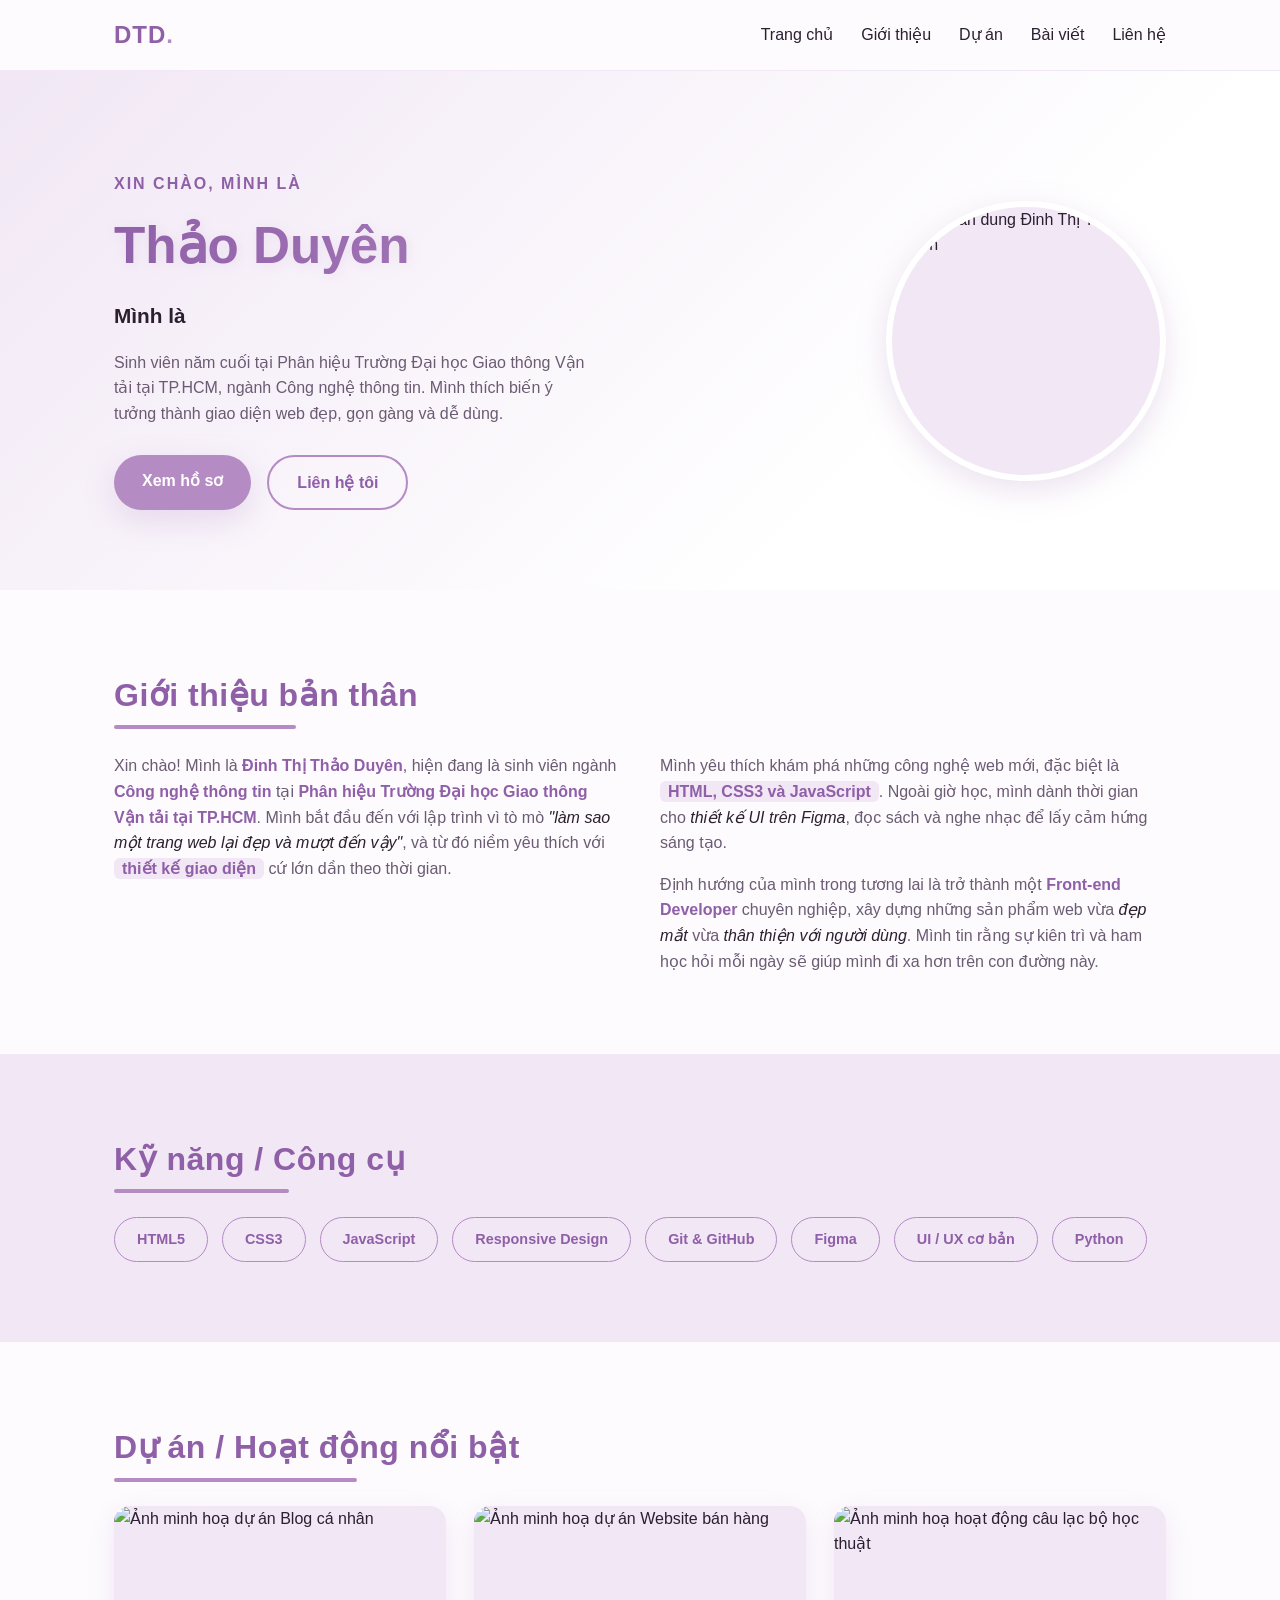
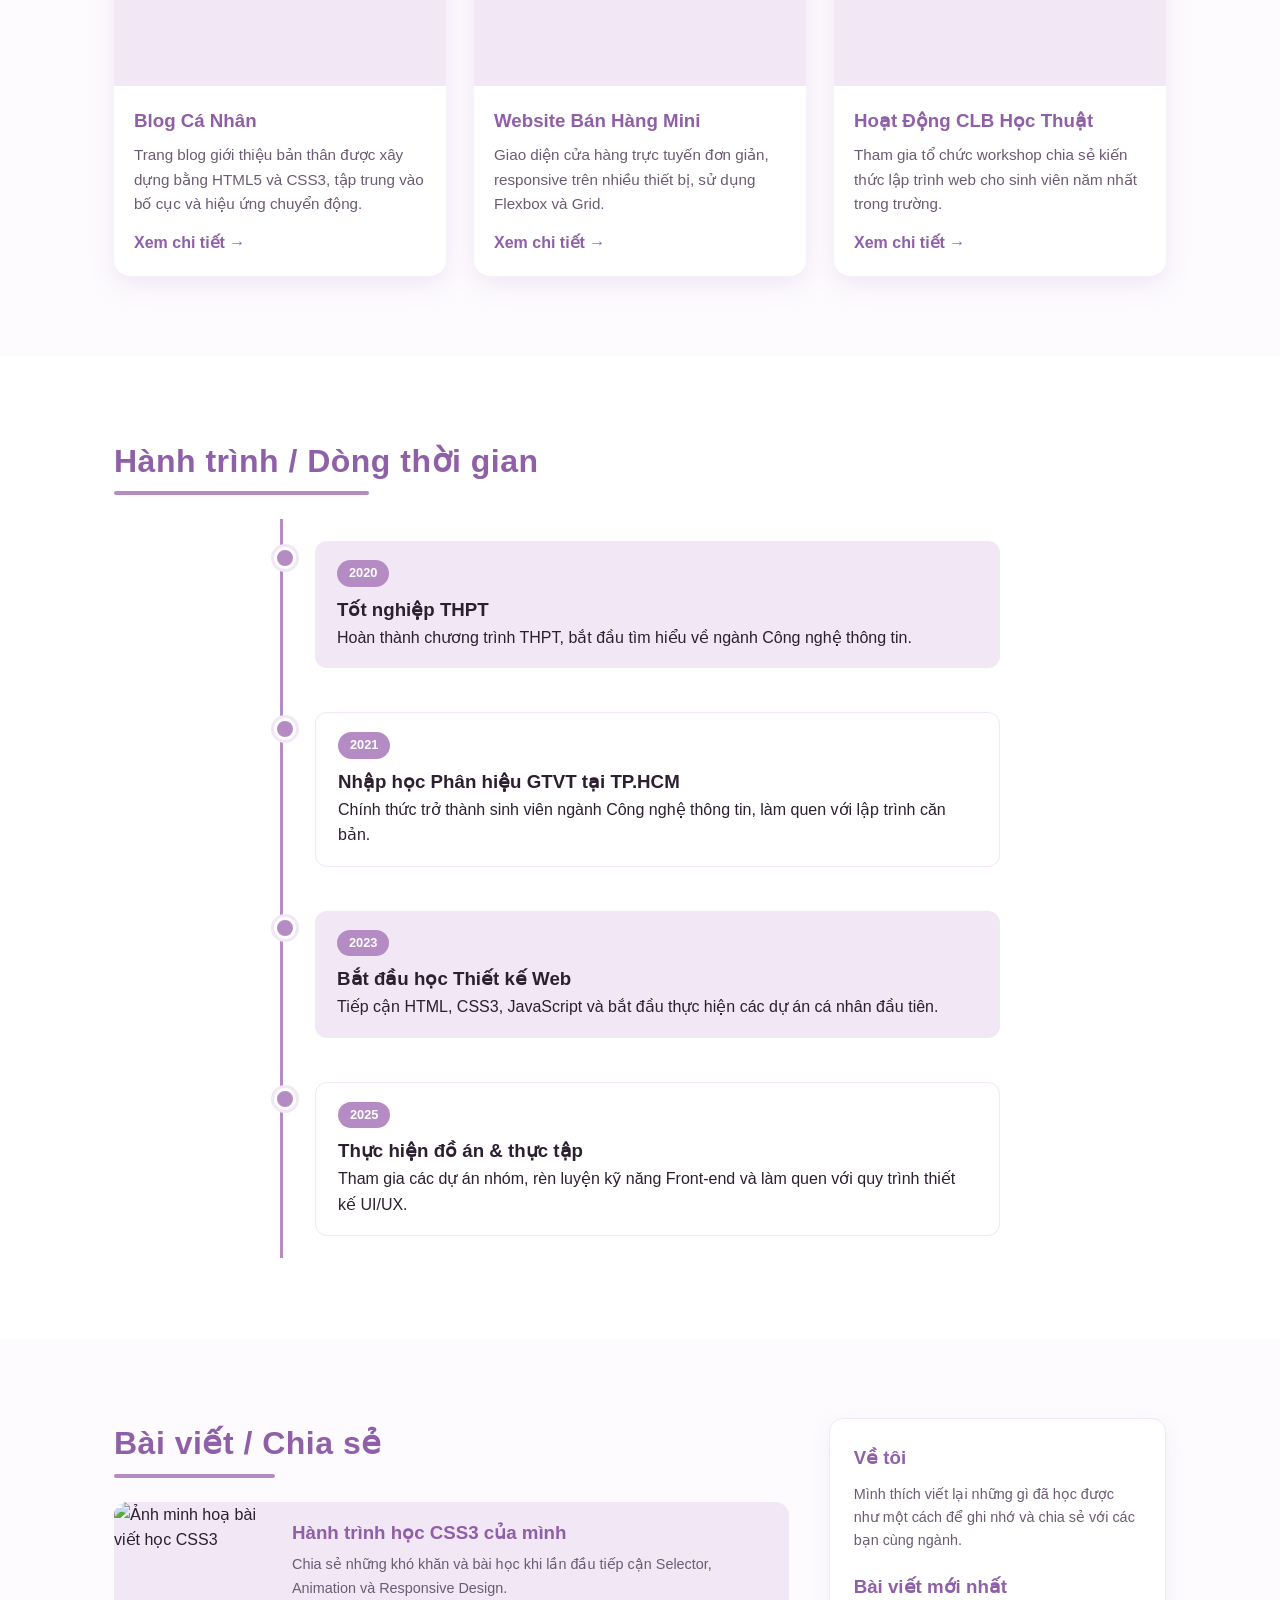
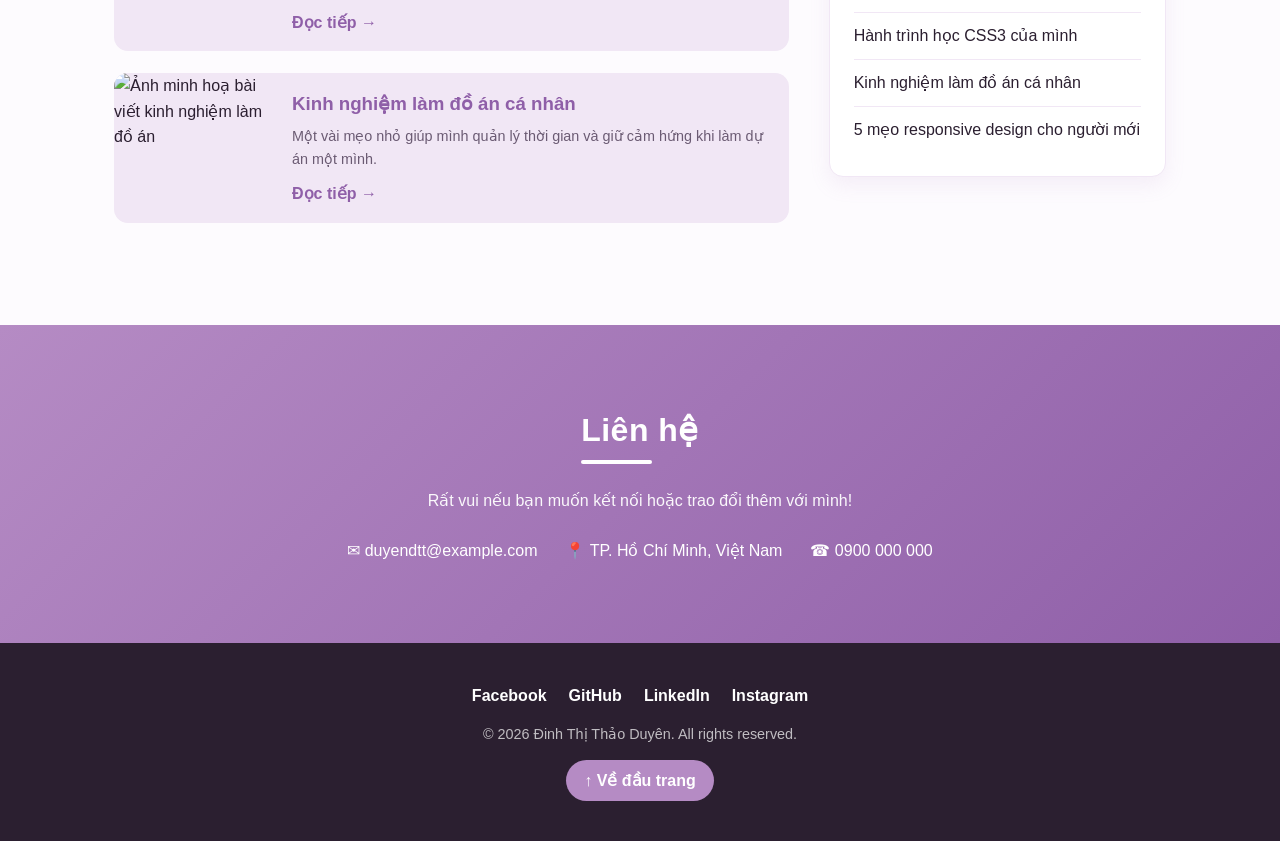
==== BaiTap2_6651071009_DinhThiThaoDuyen_BlogCaNhan/html/index.html @ 1d849d96 "Rename BaiTap4 folder to BaiTap2_6651071009_DinhThiThaoDuyen_BlogCaNhan" ====
<!DOCTYPE html>
<html lang="vi">
<head>
	<meta charset="UTF-8">
	<meta name="viewport" content="width=device-width, initial-scale=1.0">
	<meta name="description" content="Blog giới thiệu bản thân của Đinh Thị Thảo Duyên - sinh viên ngành Công nghệ thông tin, Phân hiệu Trường Đại học Giao thông Vận tải tại TP.HCM.">
	<title>Đinh Thị Thảo Duyên | Blog Cá Nhân</title>
	<link rel="stylesheet" href="../css/style.css">
</head>
<body>

	<!-- ===================== HEADER / NAVIGATION ===================== -->
	<header class="site-header" id="header">
		<div class="container header-inner">
			<a href="#trang-chu" class="logo">DTD<span class="logo-dot">.</span></a>
			<nav class="main-nav">
				<ul>
					<li><a href="#trang-chu">Trang chủ</a></li>
					<li><a href="#gioi-thieu">Giới thiệu</a></li>
					<li><a href="#du-an">Dự án</a></li>
					<li><a href="#bai-viet">Bài viết</a></li>
					<li><a href="#lien-he">Liên hệ</a></li>
				</ul>
			</nav>
		</div>
	</header>

	<!-- ===================== HERO SECTION ===================== -->
	<section class="hero" id="trang-chu">
		<div class="container hero-inner">
			<div class="hero-text">
				<p class="hero-eyebrow">Xin chào, mình là</p>
				<h1 class="hero-title">Thảo Duyên</h1>
				<p class="hero-role">
					Mình là
					<span class="role-switch">
						<span>Sinh viên ngành CNTT</span>
						<span>Lập trình viên Front-end</span>
						<span>Người yêu thích UI/UX</span>
						<span>Người ham học hỏi</span>
					</span>
				</p>
				<p class="hero-desc">
					Sinh viên năm cuối tại Phân hiệu Trường Đại học Giao thông Vận tải tại TP.HCM, ngành Công nghệ thông tin.
					Mình thích biến ý tưởng thành giao diện web đẹp, gọn gàng và dễ dùng.
				</p>
				<div class="hero-cta">
					<a href="#gioi-thieu" class="btn btn-primary">Xem hồ sơ</a>
					<a href="#lien-he" class="btn btn-outline">Liên hệ tôi</a>
				</div>
			</div>
			<div class="hero-image">
				<div class="hero-image-frame">
					<img src="https://i.pravatar.cc/400?img=47" alt="Ảnh chân dung Đinh Thị Thảo Duyên">
				</div>
			</div>
		</div>
	</section>

	<!-- ===================== GIỚI THIỆU BẢN THÂN ===================== -->
	<section class="section about" id="gioi-thieu">
		<div class="container">
			<h2 class="section-title">Giới thiệu bản thân</h2>
			<div class="about-content">
				<p>
					Xin chào! Mình là <strong>Đinh Thị Thảo Duyên</strong>, hiện đang là sinh viên ngành
					<strong>Công nghệ thông tin</strong> tại <strong>Phân hiệu Trường Đại học Giao thông Vận tải tại TP.HCM</strong>.
					Mình bắt đầu đến với lập trình vì tò mò <em>"làm sao một trang web lại đẹp và mượt đến vậy"</em>,
					và từ đó niềm yêu thích với <span class="highlight">thiết kế giao diện</span> cứ lớn dần theo thời gian.
				</p>
				<p>
					Mình yêu thích khám phá những công nghệ web mới, đặc biệt là <span class="highlight">HTML, CSS3 và JavaScript</span>.
					Ngoài giờ học, mình dành thời gian cho <em>thiết kế UI trên Figma</em>, đọc sách và nghe nhạc để lấy cảm hứng sáng tạo.
				</p>
				<p>
					Định hướng của mình trong tương lai là trở thành một <strong>Front-end Developer</strong> chuyên nghiệp,
					xây dựng những sản phẩm web vừa <em>đẹp mắt</em> vừa <em>thân thiện với người dùng</em>.
					Mình tin rằng sự kiên trì và ham học hỏi mỗi ngày sẽ giúp mình đi xa hơn trên con đường này.
				</p>
			</div>
		</div>
	</section>

	<!-- ===================== KỸ NĂNG / CÔNG CỤ ===================== -->
	<section class="section skills" id="ky-nang">
		<div class="container">
			<h2 class="section-title">Kỹ năng / Công cụ</h2>
			<ul class="pill-list">
				<li class="pill">HTML5</li>
				<li class="pill">CSS3</li>
				<li class="pill">JavaScript</li>
				<li class="pill">Responsive Design</li>
				<li class="pill">Git &amp; GitHub</li>
				<li class="pill">Figma</li>
				<li class="pill">UI / UX cơ bản</li>
				<li class="pill">Python</li>
			</ul>
		</div>
	</section>

	<!-- ===================== DỰ ÁN / HOẠT ĐỘNG NỔI BẬT ===================== -->
	<section class="section projects" id="du-an">
		<div class="container">
			<h2 class="section-title">Dự án / Hoạt động nổi bật</h2>
			<div class="project-grid">
				<article class="project-card">
					<div class="project-thumb">
						<img src="https://picsum.photos/seed/dtd-project1/500/350" alt="Ảnh minh hoạ dự án Blog cá nhân">
					</div>
					<div class="project-body">
						<h3>Blog Cá Nhân</h3>
						<p>Trang blog giới thiệu bản thân được xây dựng bằng HTML5 và CSS3, tập trung vào bố cục và hiệu ứng chuyển động.</p>
						<a href="#" class="project-link">Xem chi tiết &rarr;</a>
					</div>
				</article>
				<article class="project-card">
					<div class="project-thumb">
						<img src="https://picsum.photos/seed/dtd-project2/500/350" alt="Ảnh minh hoạ dự án Website bán hàng">
					</div>
					<div class="project-body">
						<h3>Website Bán Hàng Mini</h3>
						<p>Giao diện cửa hàng trực tuyến đơn giản, responsive trên nhiều thiết bị, sử dụng Flexbox và Grid.</p>
						<a href="#" class="project-link">Xem chi tiết &rarr;</a>
					</div>
				</article>
				<article class="project-card">
					<div class="project-thumb">
						<img src="https://picsum.photos/seed/dtd-project3/500/350" alt="Ảnh minh hoạ hoạt động câu lạc bộ học thuật">
					</div>
					<div class="project-body">
						<h3>Hoạt Động CLB Học Thuật</h3>
						<p>Tham gia tổ chức workshop chia sẻ kiến thức lập trình web cho sinh viên năm nhất trong trường.</p>
						<a href="#" class="project-link">Xem chi tiết &rarr;</a>
					</div>
				</article>
			</div>
		</div>
	</section>

	<!-- ===================== HÀNH TRÌNH / DÒNG THỜI GIAN ===================== -->
	<section class="section journey" id="hanh-trinh">
		<div class="container">
			<h2 class="section-title">Hành trình / Dòng thời gian</h2>
			<div class="timeline">
				<div class="timeline-item">
					<div class="timeline-content">
						<span class="timeline-year">2020</span>
						<h3>Tốt nghiệp THPT</h3>
						<p>Hoàn thành chương trình THPT, bắt đầu tìm hiểu về ngành Công nghệ thông tin.</p>
					</div>
				</div>
				<div class="timeline-item">
					<div class="timeline-content">
						<span class="timeline-year">2021</span>
						<h3>Nhập học Phân hiệu GTVT tại TP.HCM</h3>
						<p>Chính thức trở thành sinh viên ngành Công nghệ thông tin, làm quen với lập trình căn bản.</p>
					</div>
				</div>
				<div class="timeline-item">
					<div class="timeline-content">
						<span class="timeline-year">2023</span>
						<h3>Bắt đầu học Thiết kế Web</h3>
						<p>Tiếp cận HTML, CSS3, JavaScript và bắt đầu thực hiện các dự án cá nhân đầu tiên.</p>
					</div>
				</div>
				<div class="timeline-item">
					<div class="timeline-content">
						<span class="timeline-year">2025</span>
						<h3>Thực hiện đồ án & thực tập</h3>
						<p>Tham gia các dự án nhóm, rèn luyện kỹ năng Front-end và làm quen với quy trình thiết kế UI/UX.</p>
					</div>
				</div>
			</div>
		</div>
	</section>

	<!-- ===================== BÀI VIẾT / CHIA SẺ ===================== -->
	<section class="section blog" id="bai-viet">
		<div class="container blog-layout">
			<div class="blog-main">
				<h2 class="section-title">Bài viết / Chia sẻ</h2>
				<article class="blog-post">
					<img src="https://picsum.photos/seed/dtd-blog1/320/260" alt="Ảnh minh hoạ bài viết học CSS3">
					<div class="blog-post-body">
						<h3>Hành trình học CSS3 của mình</h3>
						<p>Chia sẻ những khó khăn và bài học khi lần đầu tiếp cận Selector, Animation và Responsive Design.</p>
						<a href="#" class="project-link">Đọc tiếp &rarr;</a>
					</div>
				</article>
				<article class="blog-post">
					<img src="https://picsum.photos/seed/dtd-blog2/320/260" alt="Ảnh minh hoạ bài viết kinh nghiệm làm đồ án">
					<div class="blog-post-body">
						<h3>Kinh nghiệm làm đồ án cá nhân</h3>
						<p>Một vài mẹo nhỏ giúp mình quản lý thời gian và giữ cảm hứng khi làm dự án một mình.</p>
						<a href="#" class="project-link">Đọc tiếp &rarr;</a>
					</div>
				</article>
			</div>
			<aside class="blog-aside">
				<h3>Về tôi</h3>
				<p>Mình thích viết lại những gì đã học được như một cách để ghi nhớ và chia sẻ với các bạn cùng ngành.</p>
				<h3>Bài viết mới nhất</h3>
				<ul class="aside-list">
					<li><a href="#">Hành trình học CSS3 của mình</a></li>
					<li><a href="#">Kinh nghiệm làm đồ án cá nhân</a></li>
					<li><a href="#">5 mẹo responsive design cho người mới</a></li>
				</ul>
			</aside>
		</div>
	</section>

	<!-- ===================== LIÊN HỆ ===================== -->
	<section class="section contact" id="lien-he">
		<div class="container">
			<h2 class="section-title">Liên hệ</h2>
			<p class="contact-desc">Rất vui nếu bạn muốn kết nối hoặc trao đổi thêm với mình!</p>
			<div class="contact-info">
				<span>✉ duyendtt@example.com</span>
				<span>📍 TP. Hồ Chí Minh, Việt Nam</span>
				<span>☎ 0900 000 000</span>
			</div>
		</div>
	</section>

	<!-- ===================== FOOTER ===================== -->
	<footer class="site-footer">
		<div class="container footer-inner">
			<div class="social-links">
				<a href="#" aria-label="Facebook">Facebook</a>
				<a href="#" aria-label="GitHub">GitHub</a>
				<a href="#" aria-label="LinkedIn">LinkedIn</a>
				<a href="#" aria-label="Instagram">Instagram</a>
			</div>
			<p class="copyright">&copy; 2026 Đinh Thị Thảo Duyên. All rights reserved.</p>
			<a href="#header" class="back-to-top">↑ Về đầu trang</a>
		</div>
	</footer>

</body>
</html>
---- BaiTap2_6651071009_DinhThiThaoDuyen_BlogCaNhan/css/style.css ----
/* =====================================================================
   BaiTap4_6651071009_DinhThiThaoDuyen_BlogCaNhan
   Ghi chú vận dụng kiến thức Chương 2 (CSS3) - phục vụ truy vết/kiểm tra:
   1. Selector            -> mọi nơi dùng :hover, :nth-child, ::selection, >, ~
   2. Border & Background -> border-radius, box-shadow, gradient, border
   3. Text Effects        -> text-shadow, gradient text, letter-spacing
   4. 2D/3D Transitions   -> transform: translate/scale/rotate/perspective
   5. Transitions & Anim. -> transition, @keyframes
   6. Multiple Columns    -> columns trong section Giới thiệu & Footer
   7. User Interface      -> cursor, scrollbar, outline, resize
   ===================================================================== */

/* ---------- 1. SELECTOR: reset & biến màu dùng chung ---------- */
* {
	margin: 0;
	padding: 0;
	box-sizing: border-box;
}

:root {
	--primary: #B58BC4;
	--primary-dark: #8f5fa8;
	--primary-light: #f1e7f5;
	--text-dark: #2b1f30;
	--text-muted: #6b5b73;
	--bg: #fdfbfe;
	--white: #ffffff;
	--shadow: 0 10px 30px rgba(181, 139, 196, 0.25);
}

html {
	scroll-behavior: smooth;
}

body {
	font-family: "Segoe UI", Tahoma, Verdana, sans-serif;
	color: var(--text-dark);
	background: var(--bg);
	line-height: 1.6;
}

/* SELECTOR: pseudo-element ::selection để đổi màu bôi đen văn bản (User Interface) */
::selection {
	background: var(--primary);
	color: var(--white);
}

/* USER INTERFACE: tuỳ biến thanh cuộn trình duyệt */
::-webkit-scrollbar {
	width: 10px;
}
::-webkit-scrollbar-track {
	background: var(--primary-light);
}
::-webkit-scrollbar-thumb {
	background: var(--primary);
	border-radius: 10px;
}

.container {
	width: 100%;
	max-width: 1100px;
	margin: 0 auto;
	padding: 0 24px;
}

.section {
	padding: 80px 0;
}

.section-title {
	font-size: 2rem;
	margin-bottom: 32px;
	color: var(--primary-dark);
	position: relative;
	display: inline-block;
	letter-spacing: 0.5px; /* TEXT EFFECTS */
}

/* TEXT EFFECTS: gạch chân trang trí dưới tiêu đề section */
.section-title::after {
	content: "";
	position: absolute;
	left: 0;
	bottom: -8px;
	width: 60%;
	height: 4px;
	border-radius: 4px;
	background: var(--primary);
}

/* ===================== HEADER / NAV ===================== */
.site-header {
	position: sticky; /* USER INTERFACE: thanh điều hướng dính khi cuộn */
	top: 0;
	z-index: 100;
	background: rgba(253, 251, 254, 0.9);
	backdrop-filter: blur(6px);
	border-bottom: 1px solid var(--primary-light); /* BORDER & BACKGROUND */
	transition: box-shadow 0.3s ease; /* TRANSITIONS & ANIMATIONS */
}

.header-inner {
	display: flex;
	align-items: center;
	justify-content: space-between;
	height: 70px;
}

.logo {
	font-size: 1.5rem;
	font-weight: 700;
	color: var(--primary-dark);
	text-decoration: none;
	letter-spacing: 1px;
}

.logo-dot {
	color: var(--primary);
}

.main-nav ul {
	list-style: none;
	display: flex;
	gap: 28px;
}

.main-nav a {
	text-decoration: none;
	color: var(--text-dark);
	font-weight: 500;
	position: relative;
	padding-bottom: 4px;
	cursor: pointer; /* USER INTERFACE */
}

/* SELECTOR (pseudo-class) + TRANSITIONS & ANIMATIONS: gạch chân trượt ra khi hover */
.main-nav a::after {
	content: "";
	position: absolute;
	left: 0;
	bottom: 0;
	width: 0;
	height: 2px;
	background: var(--primary);
	transition: width 0.3s ease;
}
.main-nav a:hover::after {
	width: 100%;
}
.main-nav a:hover {
	color: var(--primary-dark);
}

/* ===================== HERO ===================== */
.hero {
	padding: 100px 0 80px;
	background: linear-gradient(135deg, var(--primary-light) 0%, var(--white) 70%); /* BORDER & BACKGROUND */
}

.hero-inner {
	display: flex;
	align-items: center;
	justify-content: space-between;
	gap: 48px;
	flex-wrap: wrap;
}

.hero-text {
	flex: 1 1 420px;
}

.hero-eyebrow {
	color: var(--primary-dark);
	font-weight: 600;
	text-transform: uppercase;
	letter-spacing: 2px; /* TEXT EFFECTS */
}

.hero-title {
	font-size: 3.2rem;
	margin: 8px 0 12px;
	/* TEXT EFFECTS: chữ gradient bằng background-clip */
	background: linear-gradient(90deg, var(--primary-dark), var(--primary));
	-webkit-background-clip: text;
	background-clip: text;
	color: transparent;
	text-shadow: 2px 2px 12px rgba(181, 139, 196, 0.15);
}

.hero-role {
	font-size: 1.3rem;
	margin-bottom: 18px;
	color: var(--text-dark);
	font-weight: 600;
}

/* TRANSITIONS & ANIMATIONS: hiệu ứng đổi chữ theo vòng lặp (thuần CSS) */
.role-switch {
	position: relative;
	display: inline-block;
	color: var(--primary-dark);
	height: 1.4em;
	vertical-align: bottom;
	overflow: hidden;
}
.role-switch span {
	position: absolute;
	left: 0;
	top: 0;
	opacity: 0;
	white-space: nowrap;
	animation: roleSwitch 8s infinite;
}
.role-switch span:nth-child(1) { animation-delay: 0s; }
.role-switch span:nth-child(2) { animation-delay: 2s; }
.role-switch span:nth-child(3) { animation-delay: 4s; }
.role-switch span:nth-child(4) { animation-delay: 6s; }

@keyframes roleSwitch {
	0%   { opacity: 0; transform: translateY(10px); }
	5%   { opacity: 1; transform: translateY(0); }
	20%  { opacity: 1; transform: translateY(0); }
	25%  { opacity: 0; transform: translateY(-10px); }
	100% { opacity: 0; }
}

.hero-desc {
	max-width: 480px;
	color: var(--text-muted);
	margin-bottom: 28px;
}

.hero-cta {
	display: flex;
	gap: 16px;
	flex-wrap: wrap;
}

.btn {
	display: inline-block;
	padding: 13px 28px;
	border-radius: 50px; /* BORDER & BACKGROUND */
	text-decoration: none;
	font-weight: 600;
	cursor: pointer;
	transition: transform 0.25s ease, box-shadow 0.25s ease, background 0.25s ease; /* TRANSITIONS & ANIMATIONS */
}

.btn-primary {
	background: var(--primary);
	color: var(--white);
	box-shadow: var(--shadow);
}
.btn-primary:hover {
	background: var(--primary-dark);
	transform: translateY(-4px) scale(1.03); /* 2D/3D TRANSITIONS */
	box-shadow: 0 16px 30px rgba(143, 95, 168, 0.35);
}

.btn-outline {
	background: transparent;
	color: var(--primary-dark);
	border: 2px solid var(--primary);
}
.btn-outline:hover {
	background: var(--primary);
	color: var(--white);
	transform: translateY(-4px) scale(1.03); /* 2D/3D TRANSITIONS */
}

.hero-image {
	flex: 0 0 auto;
	display: flex;
	justify-content: center;
}

.hero-image-frame {
	width: 280px;
	height: 280px;
	border-radius: 50%;
	overflow: hidden;
	border: 6px solid var(--white);
	box-shadow: var(--shadow);
	background: var(--primary-light);
	perspective: 800px; /* 2D/3D TRANSITIONS */
	transition: transform 0.4s ease; /* TRANSITIONS & ANIMATIONS */
}
.hero-image-frame:hover {
	transform: rotate(-2deg) scale(1.04) rotateY(6deg); /* 2D/3D TRANSITIONS */
}
.hero-image-frame img {
	width: 100%;
	height: 100%;
	object-fit: cover;
}

/* ===================== GIỚI THIỆU BẢN THÂN ===================== */
.about-content {
	columns: 2; /* MULTIPLE COLUMNS */
	column-gap: 40px;
	color: var(--text-muted);
}
.about-content p {
	margin-bottom: 16px;
	break-inside: avoid;
}
.about-content strong {
	color: var(--primary-dark);
}
.about-content em {
	color: var(--text-dark);
	font-style: italic;
}
.highlight {
	background: var(--primary-light);
	padding: 2px 8px;
	border-radius: 6px;
	color: var(--primary-dark);
	font-weight: 600;
}

/* ===================== KỸ NĂNG (PILL TAGS) ===================== */
.pill-list {
	list-style: none;
	display: flex;
	flex-wrap: wrap;
	gap: 14px;
}

.pill {
	padding: 10px 22px;
	border-radius: 999px; /* BORDER & BACKGROUND: pill dạng bo tròn hoàn toàn */
	background: var(--primary-light);
	border: 1px solid var(--primary);
	color: var(--primary-dark);
	font-weight: 600;
	font-size: 0.9rem;
	cursor: default;
	transition: transform 0.25s ease, background 0.25s ease, color 0.25s ease; /* TRANSITIONS & ANIMATIONS */
}
.pill:hover {
	background: var(--primary);
	color: var(--white);
	transform: translateY(-3px) scale(1.05); /* 2D/3D TRANSITIONS */
}

/* ===================== DỰ ÁN ===================== */
.skills {
	background: var(--primary-light);
}

.project-grid {
	display: grid;
	grid-template-columns: repeat(auto-fit, minmax(280px, 1fr));
	gap: 28px;
}

.project-card {
	background: var(--white);
	border-radius: 16px; /* BORDER & BACKGROUND */
	overflow: hidden;
	box-shadow: 0 8px 24px rgba(181, 139, 196, 0.18); /* BORDER & BACKGROUND */
	transition: transform 0.35s ease, box-shadow 0.35s ease; /* TRANSITIONS & ANIMATIONS */
}
.project-card:hover {
	transform: translateY(-8px) rotateX(2deg); /* 2D/3D TRANSITIONS */
	box-shadow: 0 20px 40px rgba(181, 139, 196, 0.3);
}

.project-thumb {
	width: 100%;
	height: 180px;
	background: var(--primary-light);
	overflow: hidden;
}
.project-thumb img {
	width: 100%;
	height: 100%;
	object-fit: cover;
	transition: transform 0.5s ease; /* TRANSITIONS & ANIMATIONS */
}
.project-card:hover .project-thumb img {
	transform: scale(1.1); /* 2D/3D TRANSITIONS */
}

.project-body {
	padding: 20px;
}
.project-body h3 {
	margin-bottom: 8px;
	color: var(--primary-dark);
}
.project-body p {
	color: var(--text-muted);
	font-size: 0.95rem;
	margin-bottom: 14px;
}

.project-link {
	color: var(--primary-dark);
	text-decoration: none;
	font-weight: 600;
	position: relative;
	transition: padding-left 0.25s ease, color 0.25s ease; /* TRANSITIONS & ANIMATIONS */
}
.project-link:hover {
	padding-left: 6px;
	color: var(--primary);
}

/* ===================== HÀNH TRÌNH / TIMELINE ===================== */
.journey {
	background: var(--white);
}

.timeline {
	display: flex;
	flex-direction: column;
	gap: 0;
	border-left: 3px solid var(--primary); /* BORDER & BACKGROUND */
	max-width: 720px;
	margin: 0 auto;
	padding-left: 32px;
}

.timeline-item {
	display: flex;
	position: relative;
	padding: 22px 0;
}

/* SELECTOR: dùng ::before để tạo chấm mốc trên trục timeline */
.timeline-item::before {
	content: "";
	position: absolute;
	left: -41px;
	top: 28px;
	width: 16px;
	height: 16px;
	border-radius: 50%;
	background: var(--primary);
	border: 3px solid var(--white);
	box-shadow: 0 0 0 3px var(--primary-light);
}

.timeline-content {
	background: var(--primary-light);
	border-radius: 12px; /* BORDER & BACKGROUND */
	padding: 18px 22px;
	flex: 1;
	transition: transform 0.3s ease; /* TRANSITIONS & ANIMATIONS */
}
.timeline-content:hover {
	transform: translateX(8px); /* 2D/3D TRANSITIONS */
}

.timeline-year {
	display: inline-block;
	background: var(--primary);
	color: var(--white);
	padding: 3px 12px;
	border-radius: 999px;
	font-size: 0.8rem;
	font-weight: 700;
	margin-bottom: 8px;
}

/* SELECTOR: :nth-child để so le màu nền các mốc chẵn/lẻ */
.timeline-item:nth-child(even) .timeline-content {
	background: var(--white);
	border: 1px solid var(--primary-light);
}

/* ===================== BÀI VIẾT / CHIA SẺ ===================== */
.blog-layout {
	display: grid;
	grid-template-columns: 2fr 1fr;
	gap: 40px;
	align-items: start;
}

.blog-post {
	display: flex;
	gap: 18px;
	background: var(--primary-light);
	border-radius: 14px; /* BORDER & BACKGROUND */
	overflow: hidden;
	margin-bottom: 22px;
	transition: box-shadow 0.3s ease, transform 0.3s ease; /* TRANSITIONS & ANIMATIONS */
}
.blog-post:hover {
	box-shadow: var(--shadow);
	transform: translateY(-4px);
}
.blog-post img {
	width: 160px;
	height: 130px;
	object-fit: cover;
	flex-shrink: 0;
}
.blog-post-body {
	padding: 16px 16px 16px 0;
}
.blog-post-body h3 {
	color: var(--primary-dark);
	margin-bottom: 6px;
}
.blog-post-body p {
	color: var(--text-muted);
	font-size: 0.9rem;
	margin-bottom: 10px;
}

.blog-aside {
	background: var(--white);
	border: 1px solid var(--primary-light);
	border-radius: 14px;
	padding: 24px;
	box-shadow: 0 8px 20px rgba(181, 139, 196, 0.12);
}
.blog-aside h3 {
	color: var(--primary-dark);
	margin-bottom: 10px;
}
.blog-aside p {
	color: var(--text-muted);
	font-size: 0.9rem;
	margin-bottom: 20px;
}
.aside-list {
	list-style: none;
}
.aside-list li {
	border-top: 1px solid var(--primary-light);
	padding: 10px 0;
}
.aside-list a {
	color: var(--text-dark);
	text-decoration: none;
	transition: color 0.25s ease, padding-left 0.25s ease; /* TRANSITIONS & ANIMATIONS */
}
.aside-list a:hover {
	color: var(--primary-dark);
	padding-left: 4px;
}

/* ===================== LIÊN HỆ ===================== */
.contact {
	background: linear-gradient(135deg, var(--primary) 0%, var(--primary-dark) 100%); /* BORDER & BACKGROUND */
	color: var(--white);
	text-align: center;
}
.contact .section-title {
	color: var(--white);
}
.contact .section-title::after {
	background: var(--white);
}
.contact-desc {
	margin-bottom: 24px;
	opacity: 0.95;
}
.contact-info {
	display: flex;
	justify-content: center;
	gap: 28px;
	flex-wrap: wrap;
	font-weight: 500;
}

/* ===================== FOOTER ===================== */
.site-footer {
	background: var(--text-dark);
	color: var(--white);
	padding: 40px 0;
}
.footer-inner {
	display: flex;
	flex-direction: column;
	align-items: center;
	gap: 14px;
	text-align: center;
}

.social-links {
	display: flex;
	gap: 22px;
	columns: initial; /* MULTIPLE COLUMNS: footer dùng flex ngang, ghi chú đối chiếu với about-content ở trên dùng columns dọc */
}
.social-links a {
	color: var(--white);
	text-decoration: none;
	font-weight: 600;
	position: relative;
	transition: color 0.25s ease; /* TRANSITIONS & ANIMATIONS */
}
.social-links a:hover {
	color: var(--primary);
}

.copyright {
	color: rgba(255, 255, 255, 0.7);
	font-size: 0.9rem;
}

.back-to-top {
	display: inline-block;
	color: var(--white);
	background: var(--primary);
	padding: 8px 18px;
	border-radius: 999px;
	text-decoration: none;
	font-weight: 600;
	transition: transform 0.3s ease, background 0.3s ease; /* TRANSITIONS & ANIMATIONS */
}
.back-to-top:hover {
	background: var(--primary-dark);
	transform: translateY(-4px); /* 2D/3D TRANSITIONS */
}

/* ===================== RESPONSIVE ===================== */
@media (max-width: 768px) {
	.main-nav ul {
		gap: 16px;
		font-size: 0.9rem;
	}
	.hero-title {
		font-size: 2.2rem;
	}
	.about-content {
		columns: 1; /* MULTIPLE COLUMNS: về 1 cột trên màn hình nhỏ */
	}
	.blog-layout {
		grid-template-columns: 1fr;
	}
	.timeline {
		padding-left: 24px;
	}
}
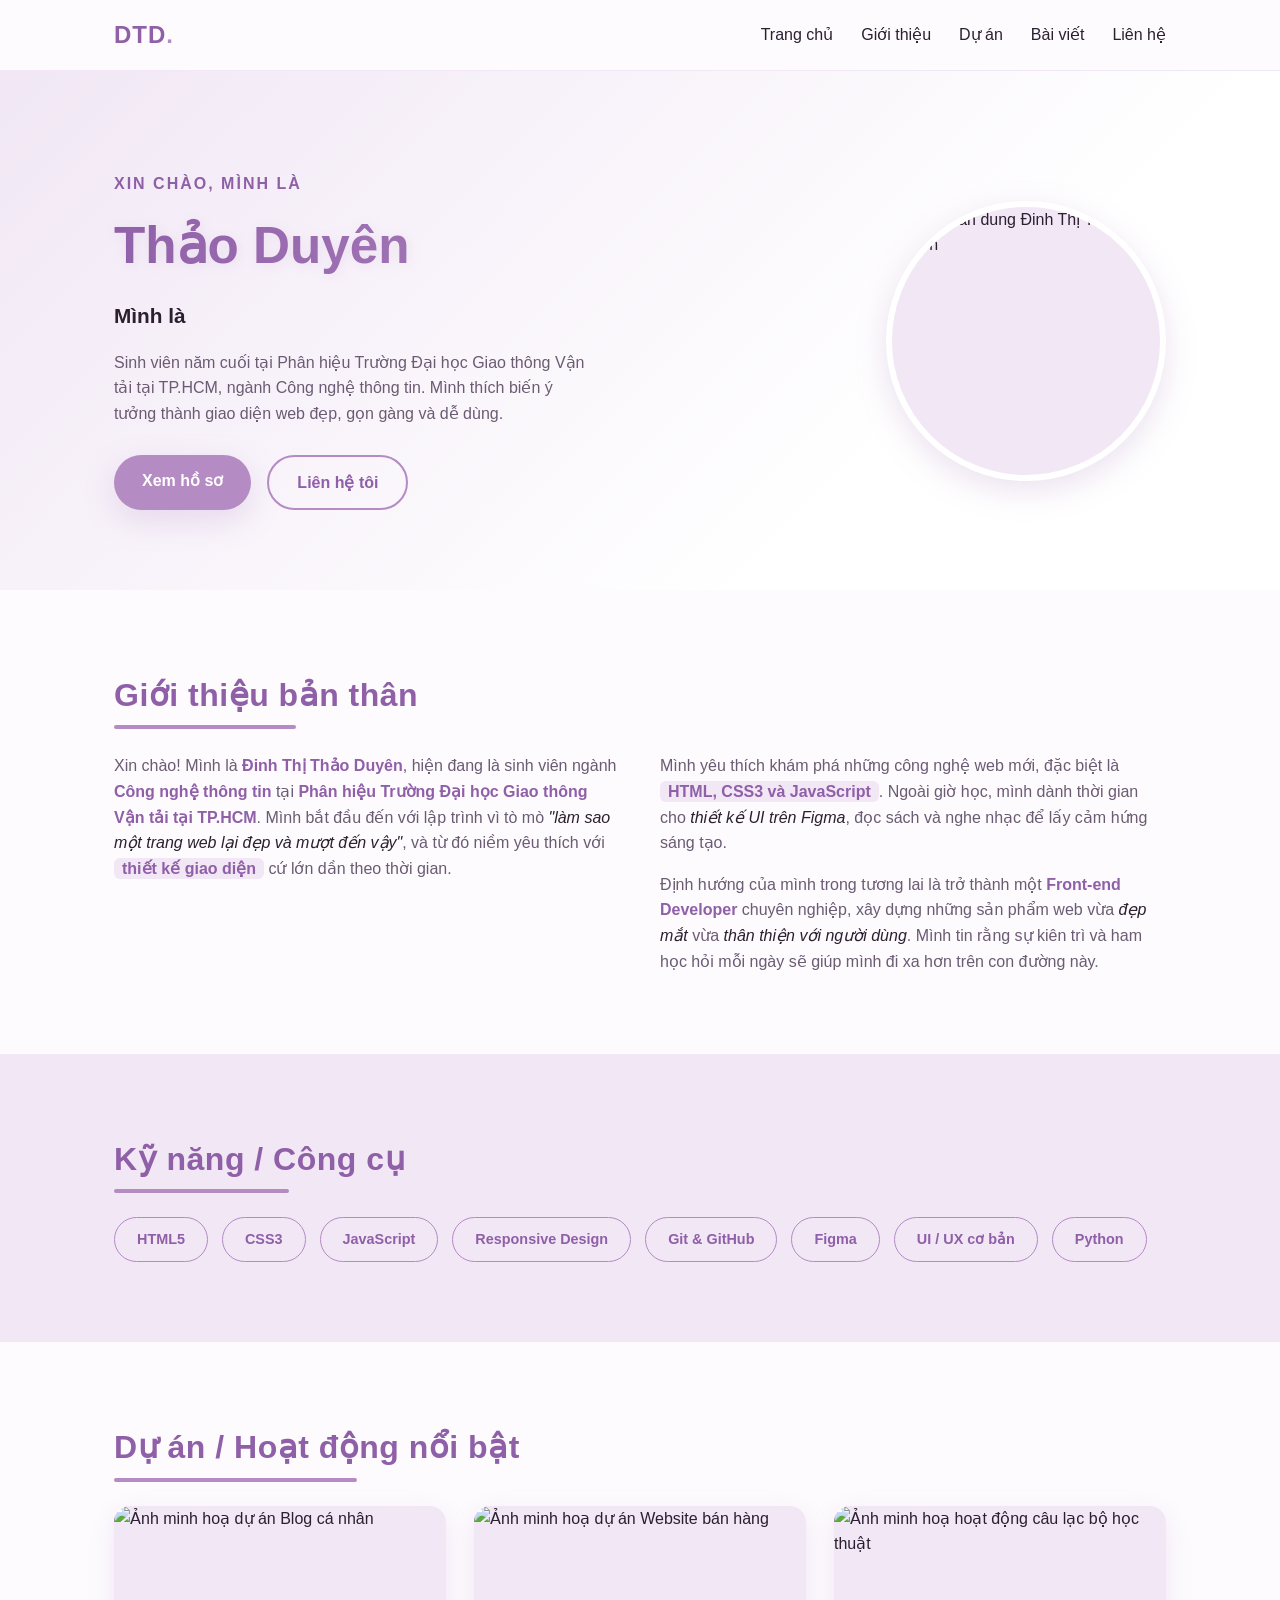
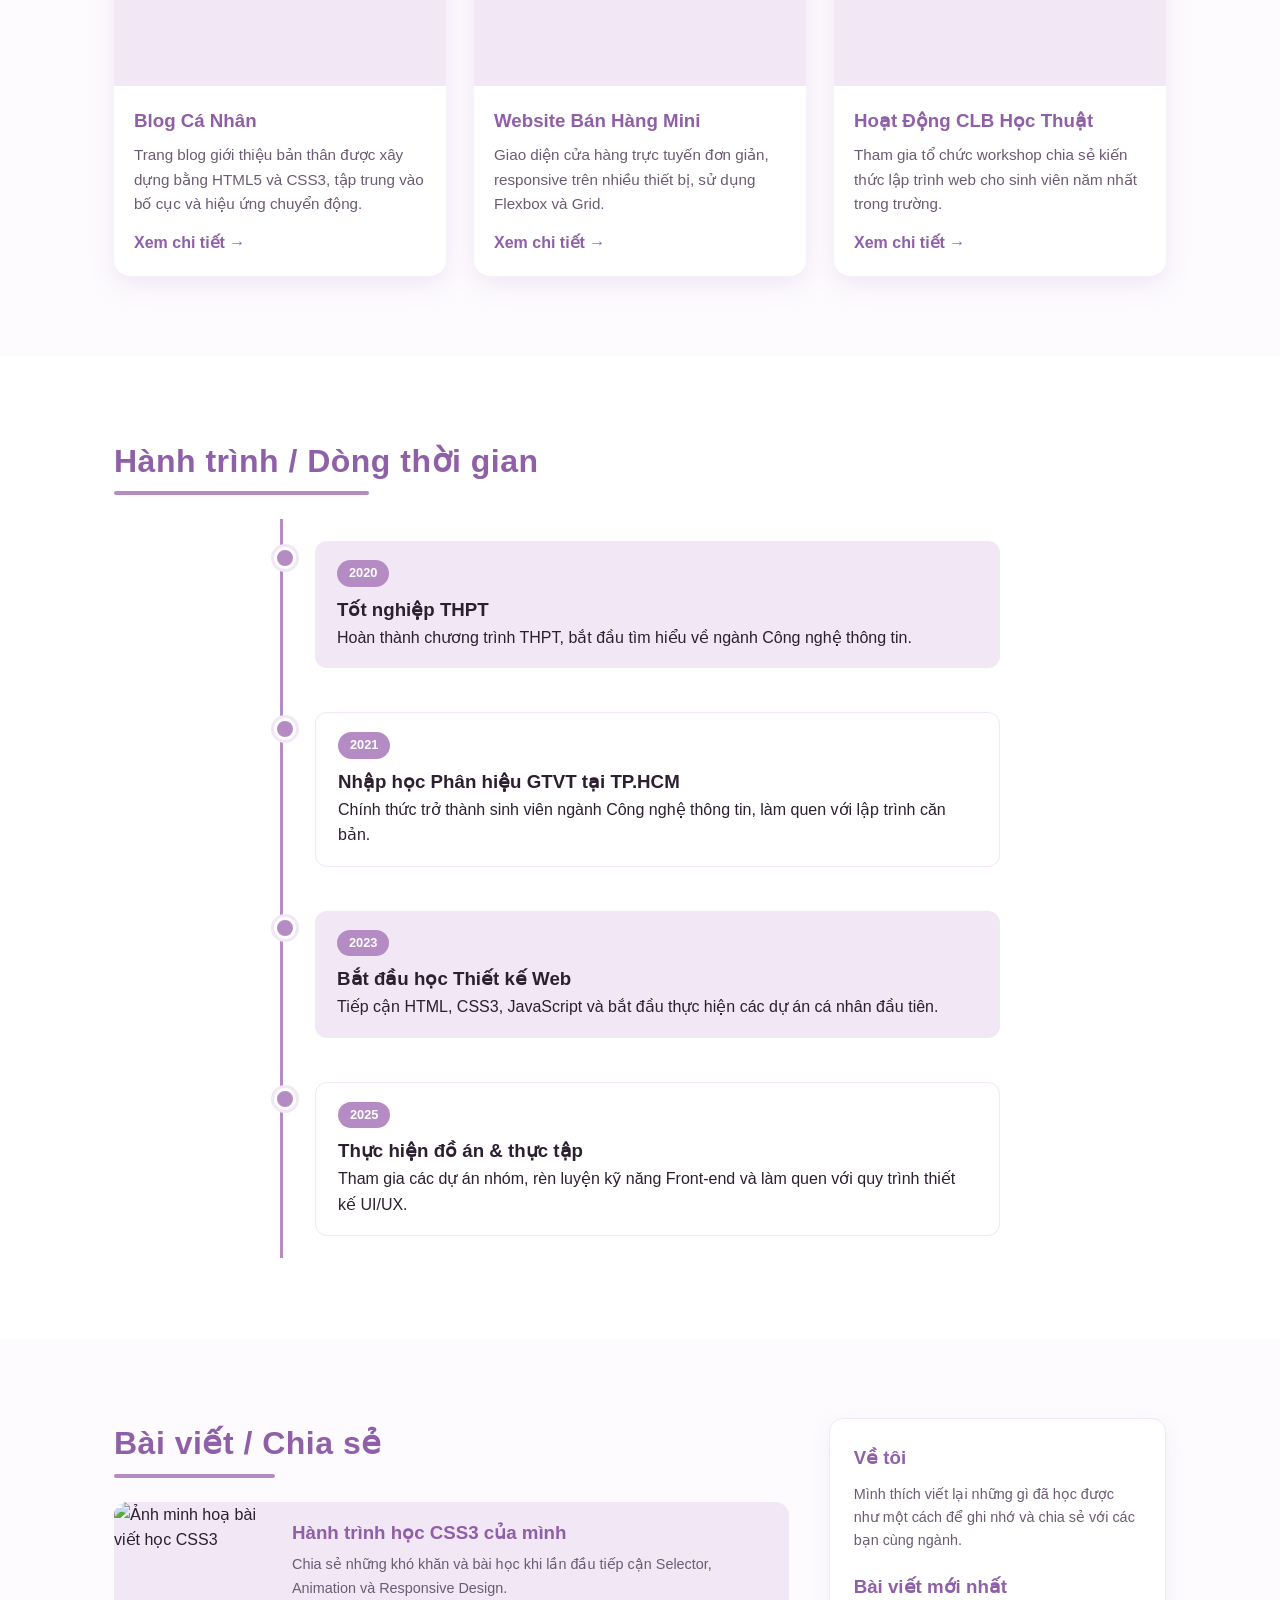
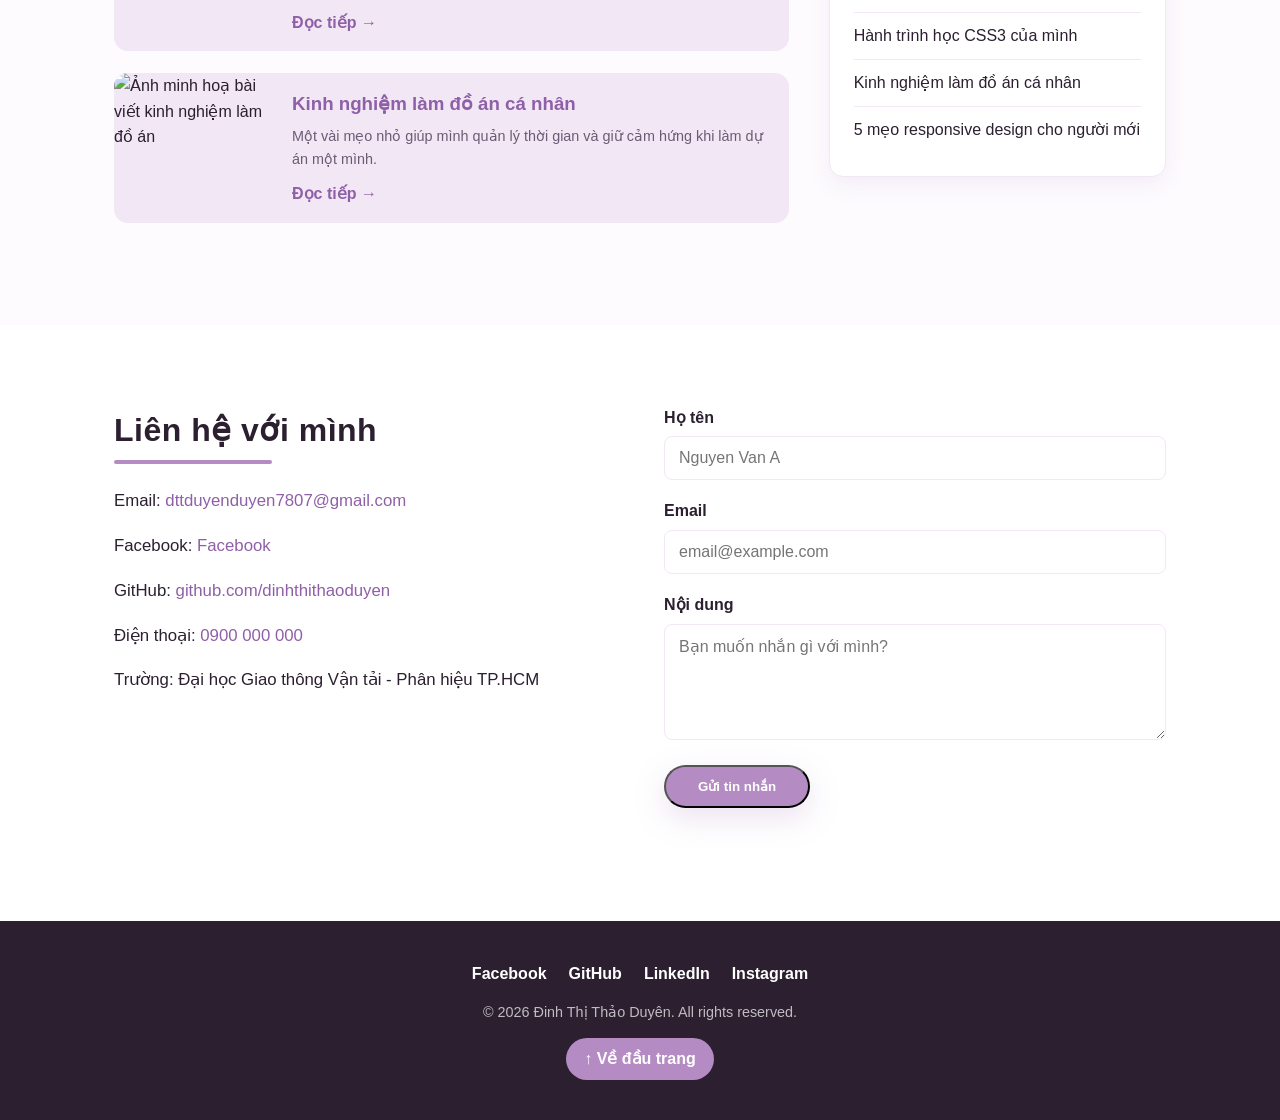
==== commit 990c433b: "Update BaiTap2 blog: add contact form validation script" ====
--- a/BaiTap2_6651071009_DinhThiThaoDuyen_BlogCaNhan/html/index.html
+++ b/BaiTap2_6651071009_DinhThiThaoDuyen_BlogCaNhan/html/index.html
@@ -211,14 +211,34 @@
 
 	<!-- ===================== LIÊN HỆ ===================== -->
 	<section class="section contact" id="lien-he">
-		<div class="container">
-			<h2 class="section-title">Liên hệ</h2>
-			<p class="contact-desc">Rất vui nếu bạn muốn kết nối hoặc trao đổi thêm với mình!</p>
-			<div class="contact-info">
-				<span>✉ duyendtt@example.com</span>
-				<span>📍 TP. Hồ Chí Minh, Việt Nam</span>
-				<span>☎ 0900 000 000</span>
-			</div>
+		<div class="container contact-layout">
+			<div class="contact-left">
+				<h2 class="section-title">Liên hệ với mình</h2>
+				<ul class="contact-list">
+					<li>Email: <a href="mailto:dttduyenduyen7807@gmail.com">dttduyenduyen7807@gmail.com</a></li>
+					<li>Facebook: <a href="#" target="_blank" rel="noopener">Facebook</a></li>
+					<li>GitHub: <a href="#" target="_blank" rel="noopener">github.com/dinhthithaoduyen</a></li>
+					<li>Điện thoại: <a href="tel:0900000000">0900 000 000</a></li>
+					<li>Trường: Đại học Giao thông Vận tải - Phân hiệu TP.HCM</li>
+				</ul>
+			</div>
+
+			<form class="contact-form" id="contactForm" novalidate>
+				<div class="form-group">
+					<label for="name">Họ tên</label>
+					<input type="text" id="name" name="name" placeholder="Nguyen Van A" required>
+				</div>
+				<div class="form-group">
+					<label for="email">Email</label>
+					<input type="email" id="email" name="email" placeholder="email@example.com" required>
+				</div>
+				<div class="form-group">
+					<label for="message">Nội dung</label>
+					<textarea id="message" name="message" rows="5" placeholder="Bạn muốn nhắn gì với mình?" required></textarea>
+				</div>
+				<button type="submit" class="btn btn-primary">Gửi tin nhắn</button>
+				<p class="form-status" id="formStatus" role="status" aria-live="polite"></p>
+			</form>
 		</div>
 	</section>
 
@@ -236,5 +256,6 @@
 		</div>
 	</footer>
 
+	<script src="../js/main.js"></script>
 </body>
 </html>
--- a/BaiTap2_6651071009_DinhThiThaoDuyen_BlogCaNhan/css/style.css
+++ b/BaiTap2_6651071009_DinhThiThaoDuyen_BlogCaNhan/css/style.css
@@ -547,26 +547,86 @@
 
 /* ===================== LIÊN HỆ ===================== */
 .contact {
-	background: linear-gradient(135deg, var(--primary) 0%, var(--primary-dark) 100%); /* BORDER & BACKGROUND */
-	color: var(--white);
-	text-align: center;
+	background: var(--white);
+	color: var(--text-dark);
+	text-align: left;
 }
 .contact .section-title {
-	color: var(--white);
+	color: var(--text-dark);
 }
 .contact .section-title::after {
+	background: var(--primary);
+	margin: 12px 0 0;
+}
+.contact-layout {
+	display: grid;
+	grid-template-columns: 1fr 1fr;
+	gap: 48px;
+	align-items: start;
+}
+.contact-list {
+	list-style: none;
+}
+.contact-list li {
+	margin-bottom: 18px;
+	font-size: 1.05rem;
+}
+.contact-list a {
+	color: var(--primary-dark);
+	text-decoration: none;
+	font-weight: 500;
+}
+.contact-list a:hover {
+	text-decoration: underline;
+}
+
+.contact-form {
 	background: var(--white);
-}
-.contact-desc {
-	margin-bottom: 24px;
-	opacity: 0.95;
-}
-.contact-info {
-	display: flex;
-	justify-content: center;
-	gap: 28px;
-	flex-wrap: wrap;
+	border-radius: 16px; /* BORDER & BACKGROUND */
+	padding: 0;
+}
+.form-group {
+	margin-bottom: 18px;
+}
+.form-group label {
+	display: block;
+	margin-bottom: 6px;
+	color: var(--text-dark);
+	font-weight: 600;
+}
+.form-group input,
+.form-group textarea {
+	width: 100%;
+	padding: 12px 14px;
+	border: 1px solid var(--primary-light);
+	border-radius: 8px;
+	font-family: inherit;
+	font-size: 1rem;
+	color: var(--text-dark);
+	resize: vertical;
+	transition: border-color 0.25s ease, box-shadow 0.25s ease; /* TRANSITIONS & ANIMATIONS */
+}
+.form-group input:focus,
+.form-group textarea:focus {
+	outline: none;
+	border-color: var(--primary);
+	box-shadow: 0 0 0 3px var(--primary-light);
+}
+.contact-form .btn {
+	width: auto;
+	padding: 12px 32px;
+	border-radius: 999px; /* BORDER & BACKGROUND */
+}
+.form-status {
+	margin-top: 14px;
 	font-weight: 500;
+	min-height: 1.2em;
+}
+.form-status--success {
+	color: var(--primary-dark);
+}
+.form-status--error {
+	color: #c0392b;
 }
 
 /* ===================== FOOTER ===================== */
@@ -634,6 +694,9 @@
 	.blog-layout {
 		grid-template-columns: 1fr;
 	}
+	.contact-layout {
+		grid-template-columns: 1fr;
+	}
 	.timeline {
 		padding-left: 24px;
 	}
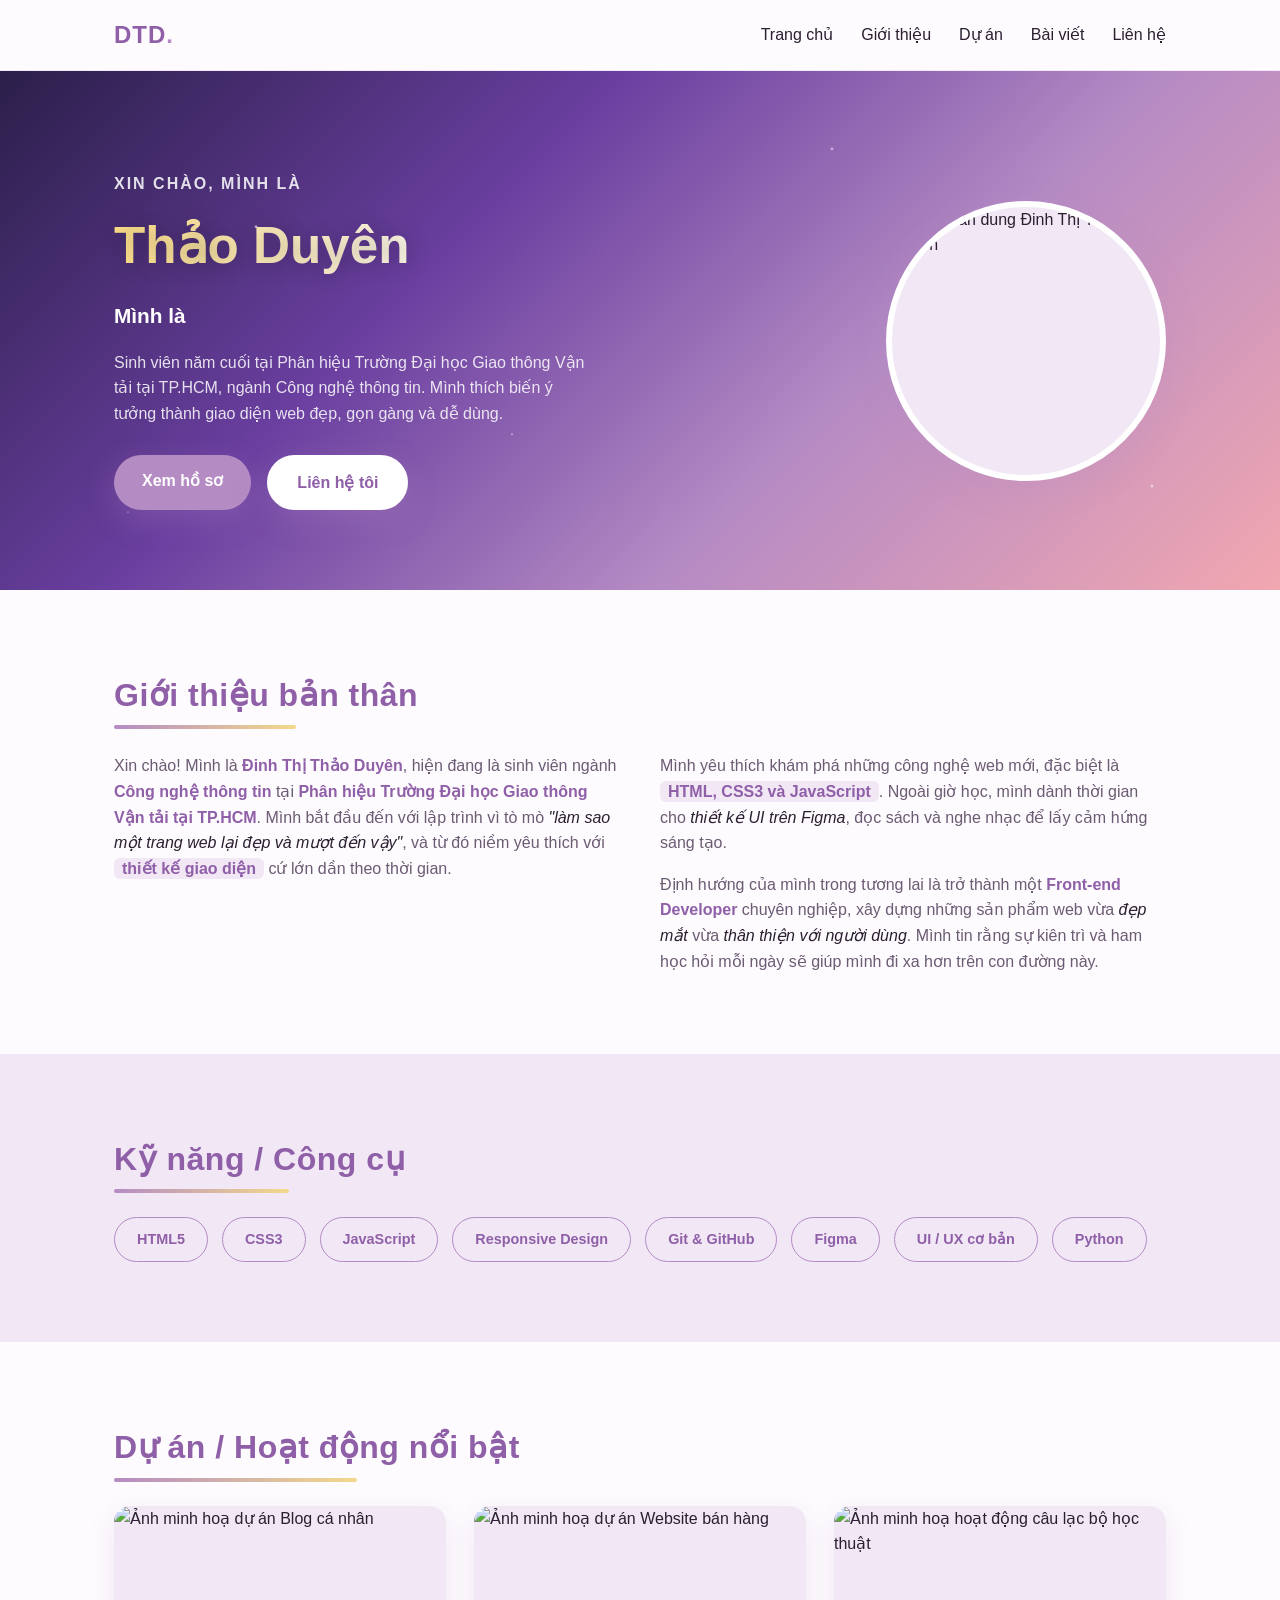
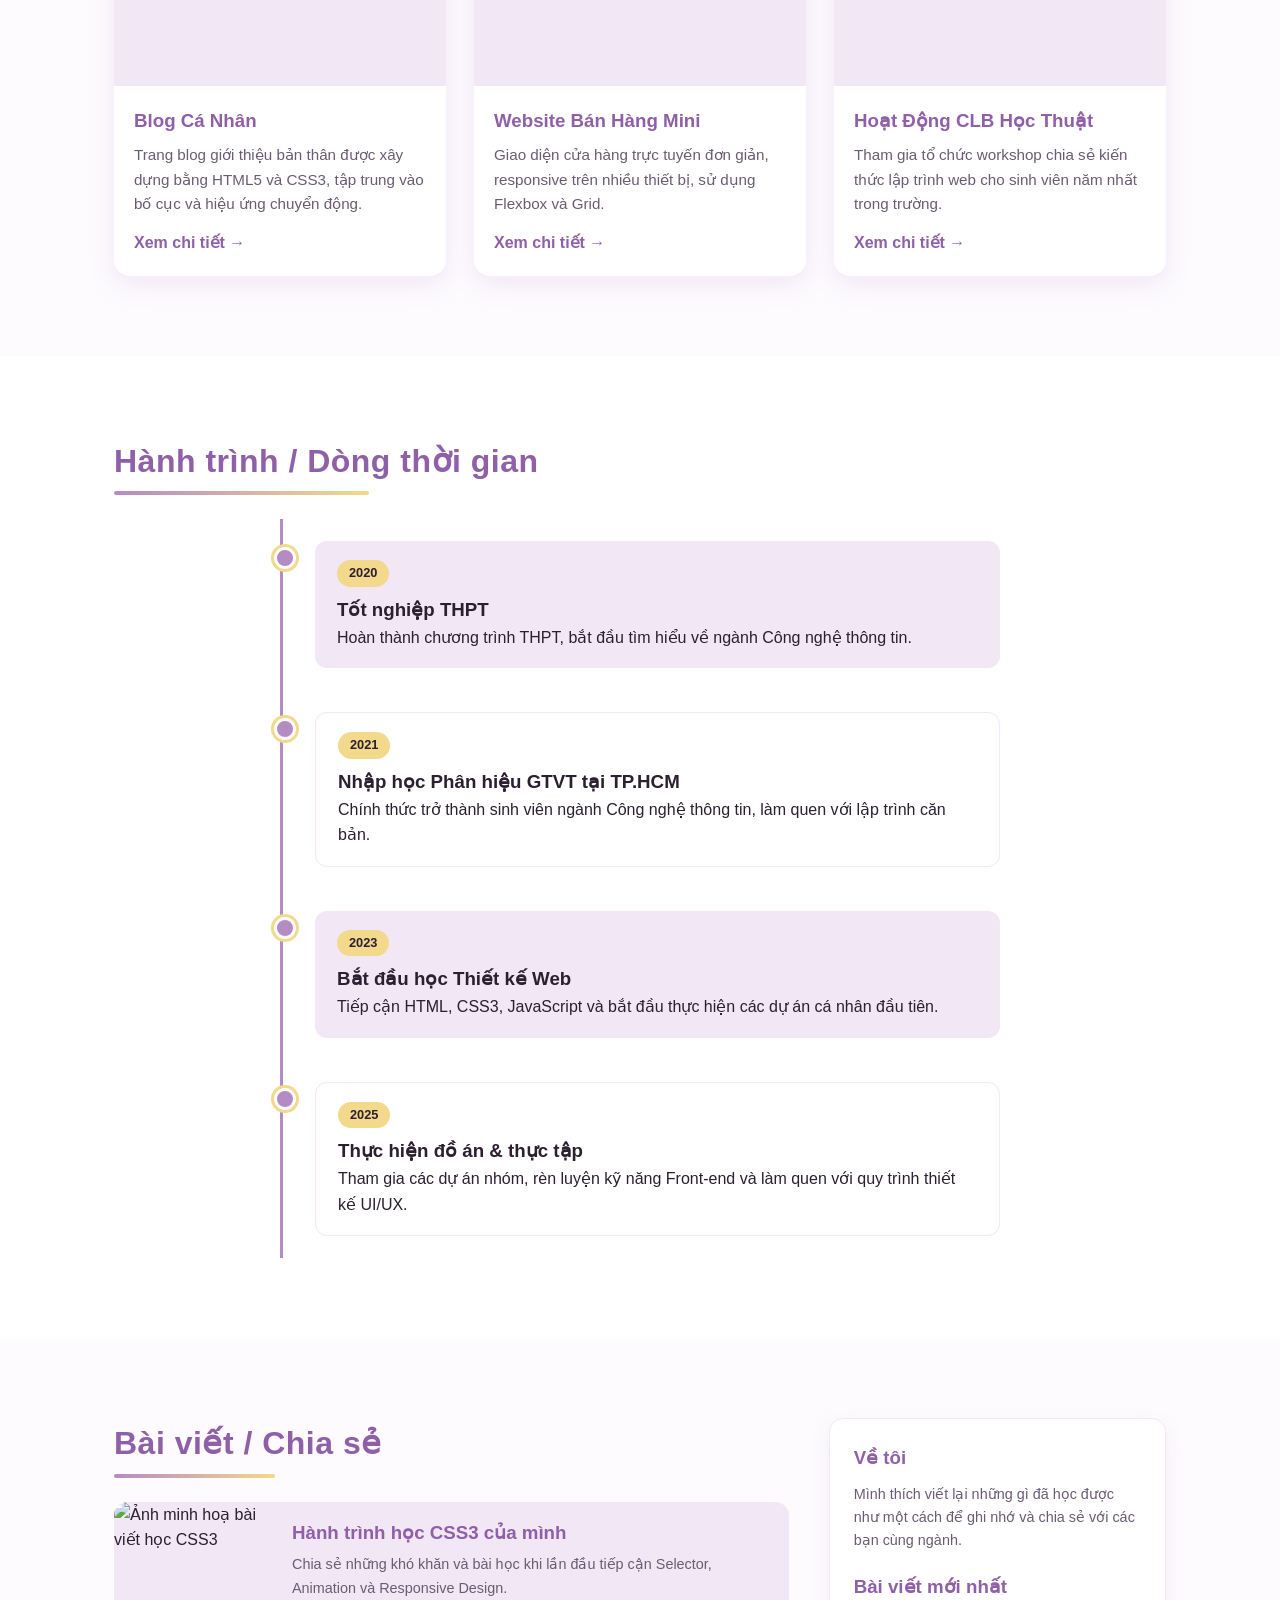
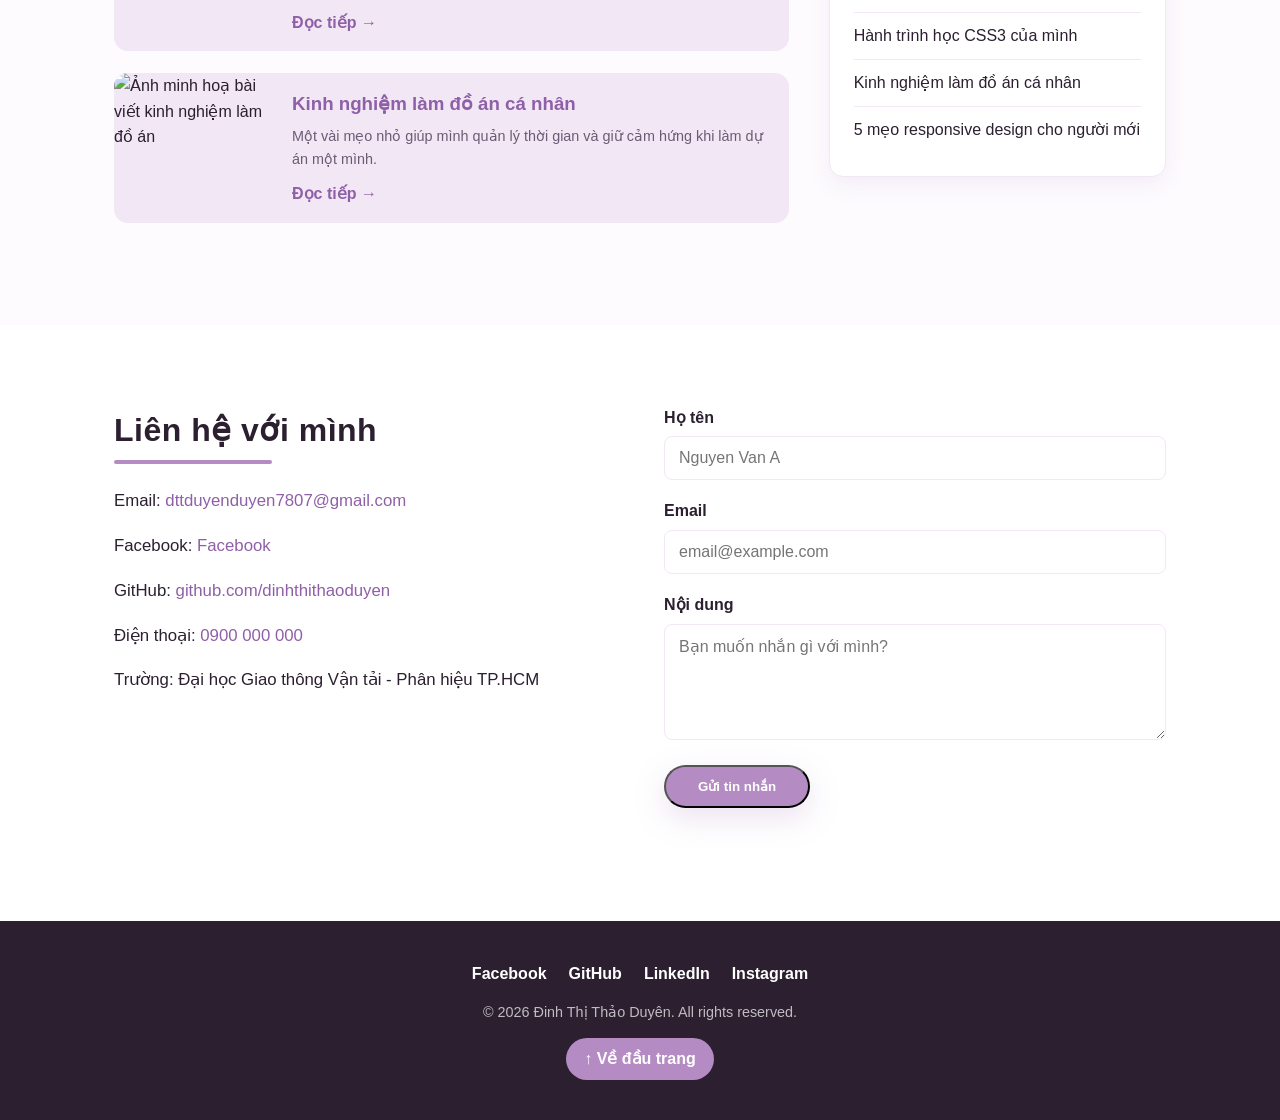
==== commit 8dbded86: "Cap nhat BaiTap2 blog ca nhan: phan Lien he voi form submit" ====
--- a/BaiTap2_6651071009_DinhThiThaoDuyen_BlogCaNhan/html/index.html
+++ b/BaiTap2_6651071009_DinhThiThaoDuyen_BlogCaNhan/html/index.html
@@ -27,6 +27,11 @@
 
 	<!-- ===================== HERO SECTION ===================== -->
 	<section class="hero" id="trang-chu">
+		<div class="hero-stars" aria-hidden="true">
+			<span class="shooting-star star-1"></span>
+			<span class="shooting-star star-2"></span>
+			<span class="shooting-star star-3"></span>
+		</div>
 		<div class="container hero-inner">
 			<div class="hero-text">
 				<p class="hero-eyebrow">Xin chào, mình là</p>
--- a/BaiTap2_6651071009_DinhThiThaoDuyen_BlogCaNhan/css/style.css
+++ b/BaiTap2_6651071009_DinhThiThaoDuyen_BlogCaNhan/css/style.css
@@ -21,6 +21,7 @@
 	--primary: #B58BC4;
 	--primary-dark: #8f5fa8;
 	--primary-light: #f1e7f5;
+	--accent-gold: #F3D98B;
 	--text-dark: #2b1f30;
 	--text-muted: #6b5b73;
 	--bg: #fdfbfe;
@@ -86,7 +87,7 @@
 	width: 60%;
 	height: 4px;
 	border-radius: 4px;
-	background: var(--primary);
+	background: linear-gradient(90deg, var(--primary), var(--accent-gold));
 }
 
 /* ===================== HEADER / NAV ===================== */
@@ -154,11 +155,71 @@
 
 /* ===================== HERO ===================== */
 .hero {
+	position: relative;
+	overflow: hidden; /* USER INTERFACE: giữ sao băng không tràn ra ngoài */
 	padding: 100px 0 80px;
-	background: linear-gradient(135deg, var(--primary-light) 0%, var(--white) 70%); /* BORDER & BACKGROUND */
+	/* BORDER & BACKGROUND: bầu trời đêm nhiều màu thay cho nền trắng đơn điệu */
+	background: linear-gradient(135deg, #2b1f4a 0%, #6a3fa0 35%, #b58bc4 65%, #f2a7b0 100%);
+}
+
+/* USER INTERFACE: lớp sao lấp lánh phủ trên nền hero */
+.hero::before {
+	content: "";
+	position: absolute;
+	inset: 0;
+	background-image:
+		radial-gradient(2px 2px at 20% 30%, rgba(255, 255, 255, 0.9), transparent),
+		radial-gradient(2px 2px at 65% 15%, rgba(255, 255, 255, 0.7), transparent),
+		radial-gradient(1.5px 1.5px at 80% 55%, rgba(255, 255, 255, 0.8), transparent),
+		radial-gradient(1.5px 1.5px at 40% 70%, rgba(255, 255, 255, 0.6), transparent),
+		radial-gradient(2px 2px at 90% 80%, rgba(255, 255, 255, 0.8), transparent),
+		radial-gradient(1px 1px at 10% 85%, rgba(255, 255, 255, 0.6), transparent);
+	pointer-events: none;
+}
+
+/* TRANSITIONS & ANIMATIONS: các vệt sao băng bay chéo qua hero */
+.hero-stars {
+	position: absolute;
+	inset: 0;
+	pointer-events: none;
+}
+.shooting-star {
+	position: absolute;
+	top: 0;
+	left: 0;
+	width: 3px;
+	height: 3px;
+	border-radius: 50%;
+	background: var(--white);
+	box-shadow: 0 0 10px 2px rgba(255, 255, 255, 0.9);
+	opacity: 0;
+	animation: shootingStar 5s linear infinite;
+}
+.shooting-star::before {
+	content: "";
+	position: absolute;
+	top: 50%;
+	right: 0;
+	width: 120px;
+	height: 1px;
+	transform: translateY(-50%);
+	background: linear-gradient(-90deg, rgba(255, 255, 255, 0.8), transparent);
+}
+.shooting-star.star-1 { top: 15%; left: 10%; animation-delay: 0s; }
+.shooting-star.star-2 { top: 35%; left: 55%; animation-delay: 1.8s; }
+.shooting-star.star-3 { top: 60%; left: 5%; animation-delay: 3.4s; }
+
+@keyframes shootingStar {
+	0%   { opacity: 0; transform: translate(0, 0) rotate(-35deg); }
+	5%   { opacity: 1; }
+	35%  { opacity: 1; transform: translate(320px, 220px) rotate(-35deg); }
+	40%  { opacity: 0; }
+	100% { opacity: 0; transform: translate(320px, 220px) rotate(-35deg); }
 }
 
 .hero-inner {
+	position: relative;
+	z-index: 1;
 	display: flex;
 	align-items: center;
 	justify-content: space-between;
@@ -171,7 +232,8 @@
 }
 
 .hero-eyebrow {
-	color: var(--primary-dark);
+	color: var(--white);
+	opacity: 0.85;
 	font-weight: 600;
 	text-transform: uppercase;
 	letter-spacing: 2px; /* TEXT EFFECTS */
@@ -181,17 +243,17 @@
 	font-size: 3.2rem;
 	margin: 8px 0 12px;
 	/* TEXT EFFECTS: chữ gradient bằng background-clip */
-	background: linear-gradient(90deg, var(--primary-dark), var(--primary));
+	background: linear-gradient(90deg, #ffe08a, var(--white), #f2a7b0);
 	-webkit-background-clip: text;
 	background-clip: text;
 	color: transparent;
-	text-shadow: 2px 2px 12px rgba(181, 139, 196, 0.15);
+	text-shadow: 2px 2px 20px rgba(0, 0, 0, 0.25);
 }
 
 .hero-role {
 	font-size: 1.3rem;
 	margin-bottom: 18px;
-	color: var(--text-dark);
+	color: var(--white);
 	font-weight: 600;
 }
 
@@ -199,7 +261,7 @@
 .role-switch {
 	position: relative;
 	display: inline-block;
-	color: var(--primary-dark);
+	color: #ffe08a;
 	height: 1.4em;
 	vertical-align: bottom;
 	overflow: hidden;
@@ -227,7 +289,7 @@
 
 .hero-desc {
 	max-width: 480px;
-	color: var(--text-muted);
+	color: rgba(255, 255, 255, 0.85);
 	margin-bottom: 28px;
 }
 
@@ -259,13 +321,14 @@
 }
 
 .btn-outline {
-	background: transparent;
-	color: var(--primary-dark);
-	border: 2px solid var(--primary);
+	background: var(--white);
+	color: var(--primary-dark);
+	border: 2px solid var(--white);
+	box-shadow: var(--shadow);
 }
 .btn-outline:hover {
-	background: var(--primary);
-	color: var(--white);
+	background: var(--primary-light);
+	color: var(--primary-dark);
 	transform: translateY(-4px) scale(1.03); /* 2D/3D TRANSITIONS */
 }
 
@@ -340,8 +403,8 @@
 	transition: transform 0.25s ease, background 0.25s ease, color 0.25s ease; /* TRANSITIONS & ANIMATIONS */
 }
 .pill:hover {
-	background: var(--primary);
-	color: var(--white);
+	background: var(--accent-gold);
+	color: var(--text-dark);
 	transform: translateY(-3px) scale(1.05); /* 2D/3D TRANSITIONS */
 }
 
@@ -441,7 +504,7 @@
 	border-radius: 50%;
 	background: var(--primary);
 	border: 3px solid var(--white);
-	box-shadow: 0 0 0 3px var(--primary-light);
+	box-shadow: 0 0 0 3px var(--accent-gold);
 }
 
 .timeline-content {
@@ -457,8 +520,8 @@
 
 .timeline-year {
 	display: inline-block;
-	background: var(--primary);
-	color: var(--white);
+	background: var(--accent-gold);
+	color: var(--text-dark);
 	padding: 3px 12px;
 	border-radius: 999px;
 	font-size: 0.8rem;
@@ -656,7 +719,7 @@
 	transition: color 0.25s ease; /* TRANSITIONS & ANIMATIONS */
 }
 .social-links a:hover {
-	color: var(--primary);
+	color: var(--accent-gold);
 }
 
 .copyright {
@@ -675,7 +738,8 @@
 	transition: transform 0.3s ease, background 0.3s ease; /* TRANSITIONS & ANIMATIONS */
 }
 .back-to-top:hover {
-	background: var(--primary-dark);
+	background: var(--accent-gold);
+	color: var(--text-dark);
 	transform: translateY(-4px); /* 2D/3D TRANSITIONS */
 }
 
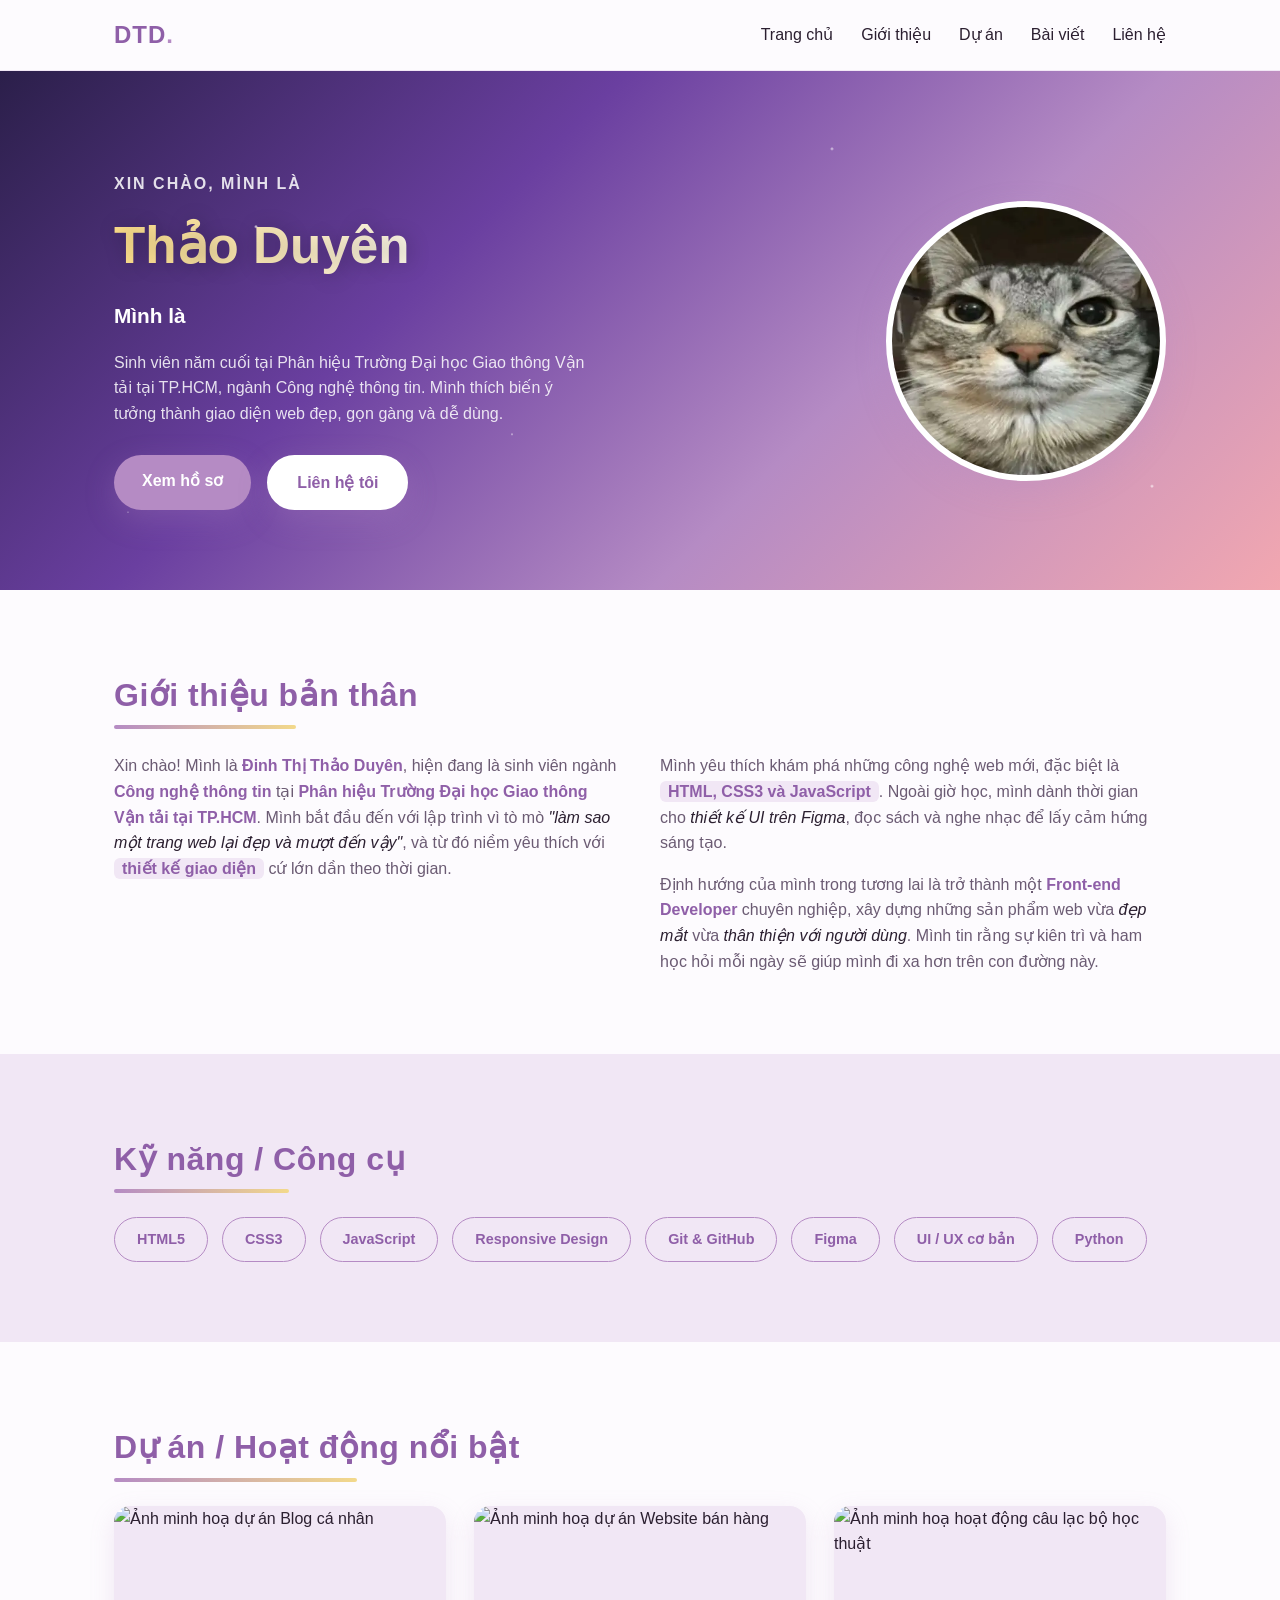
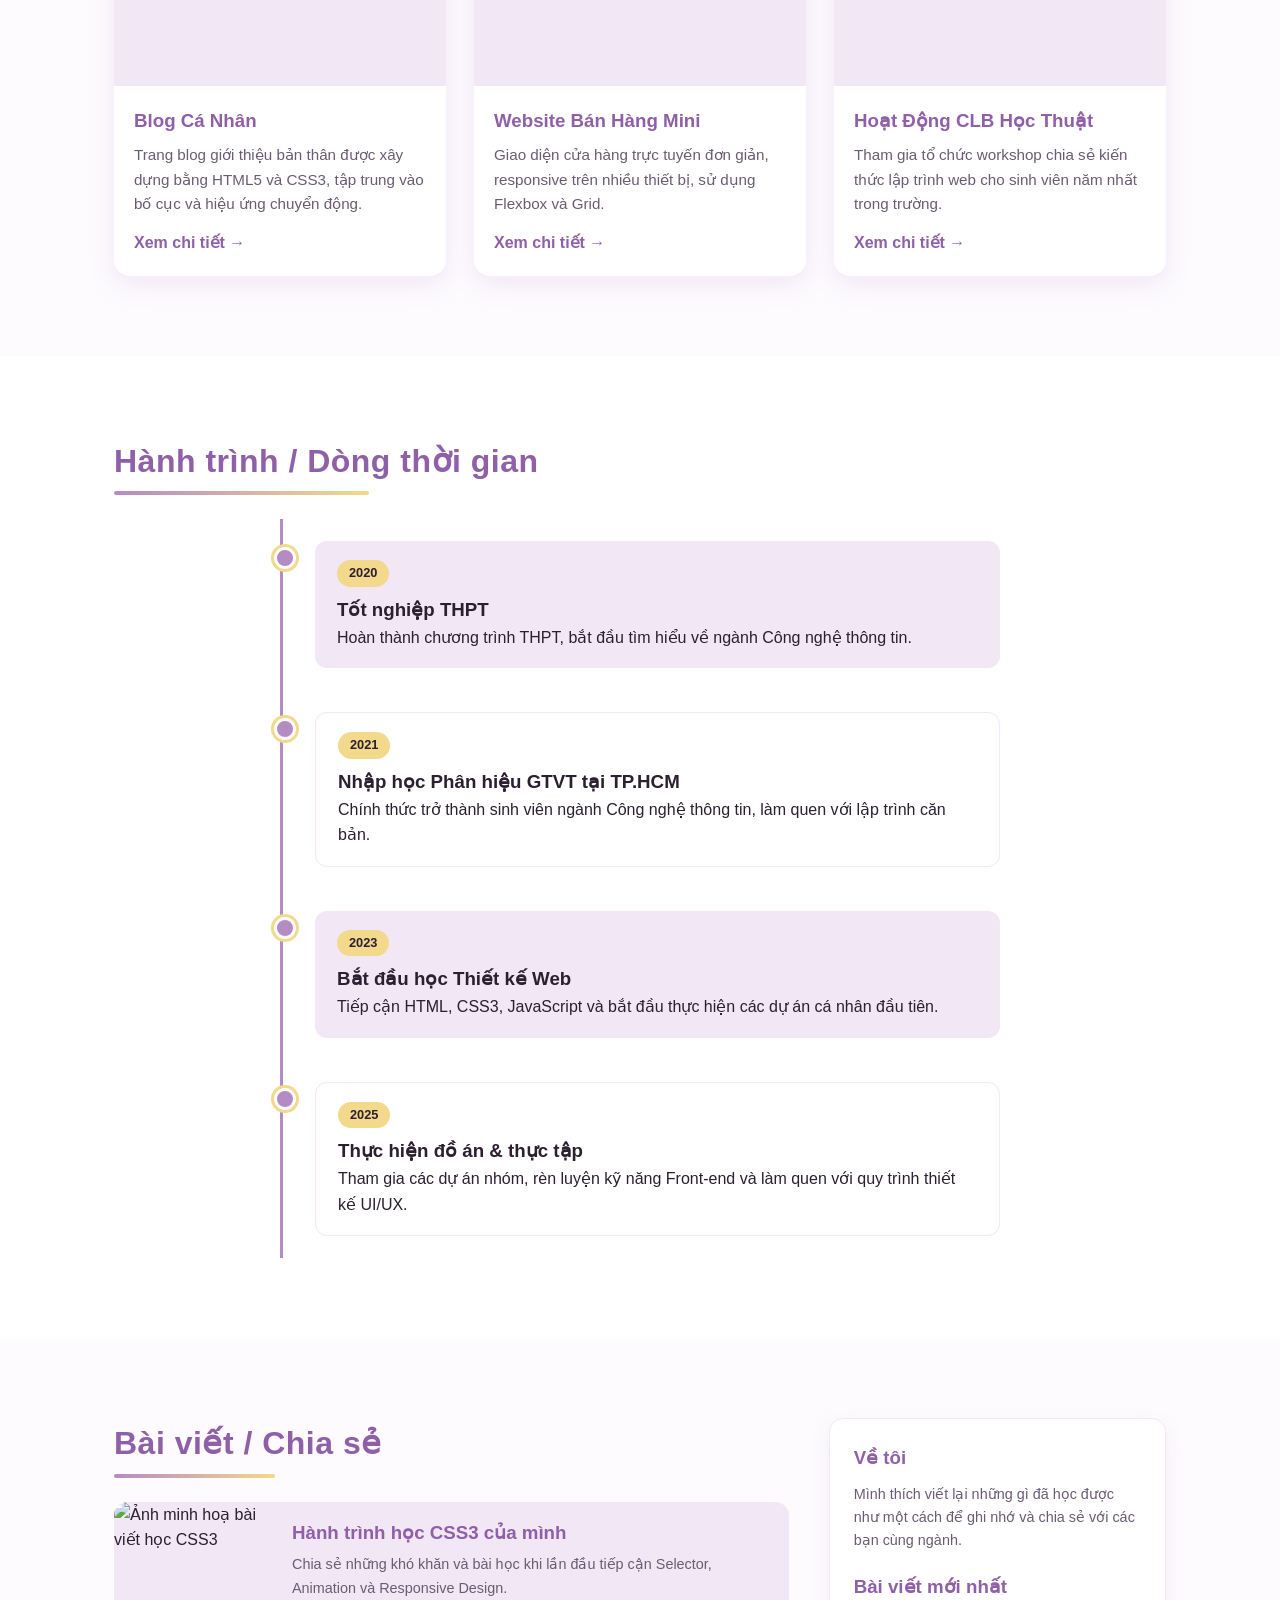
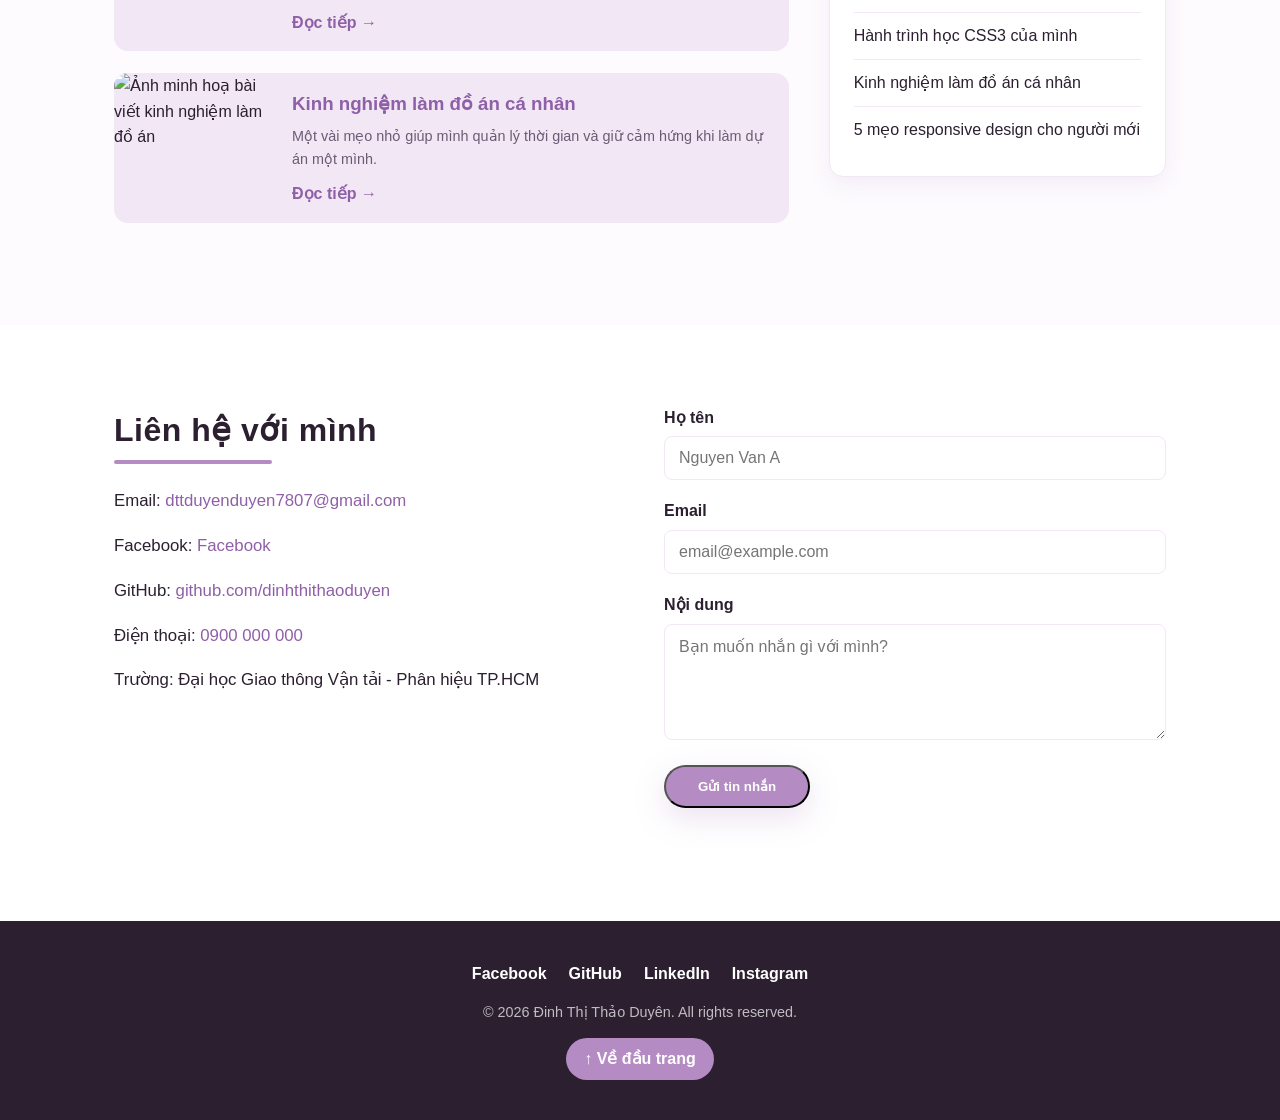
==== commit 533859a6: "Fix duong dan anh dai dien: images/OIP.webp -> ../images/OIP.webp" ====
--- a/BaiTap2_6651071009_DinhThiThaoDuyen_BlogCaNhan/html/index.html
+++ b/BaiTap2_6651071009_DinhThiThaoDuyen_BlogCaNhan/html/index.html
@@ -56,7 +56,7 @@
 			</div>
 			<div class="hero-image">
 				<div class="hero-image-frame">
-					<img src="https://i.pravatar.cc/400?img=47" alt="Ảnh chân dung Đinh Thị Thảo Duyên">
+					<img src="../images/OIP.webp" alt="Ảnh chân dung Đinh Thị Thảo Duyên">
 				</div>
 			</div>
 		</div>
